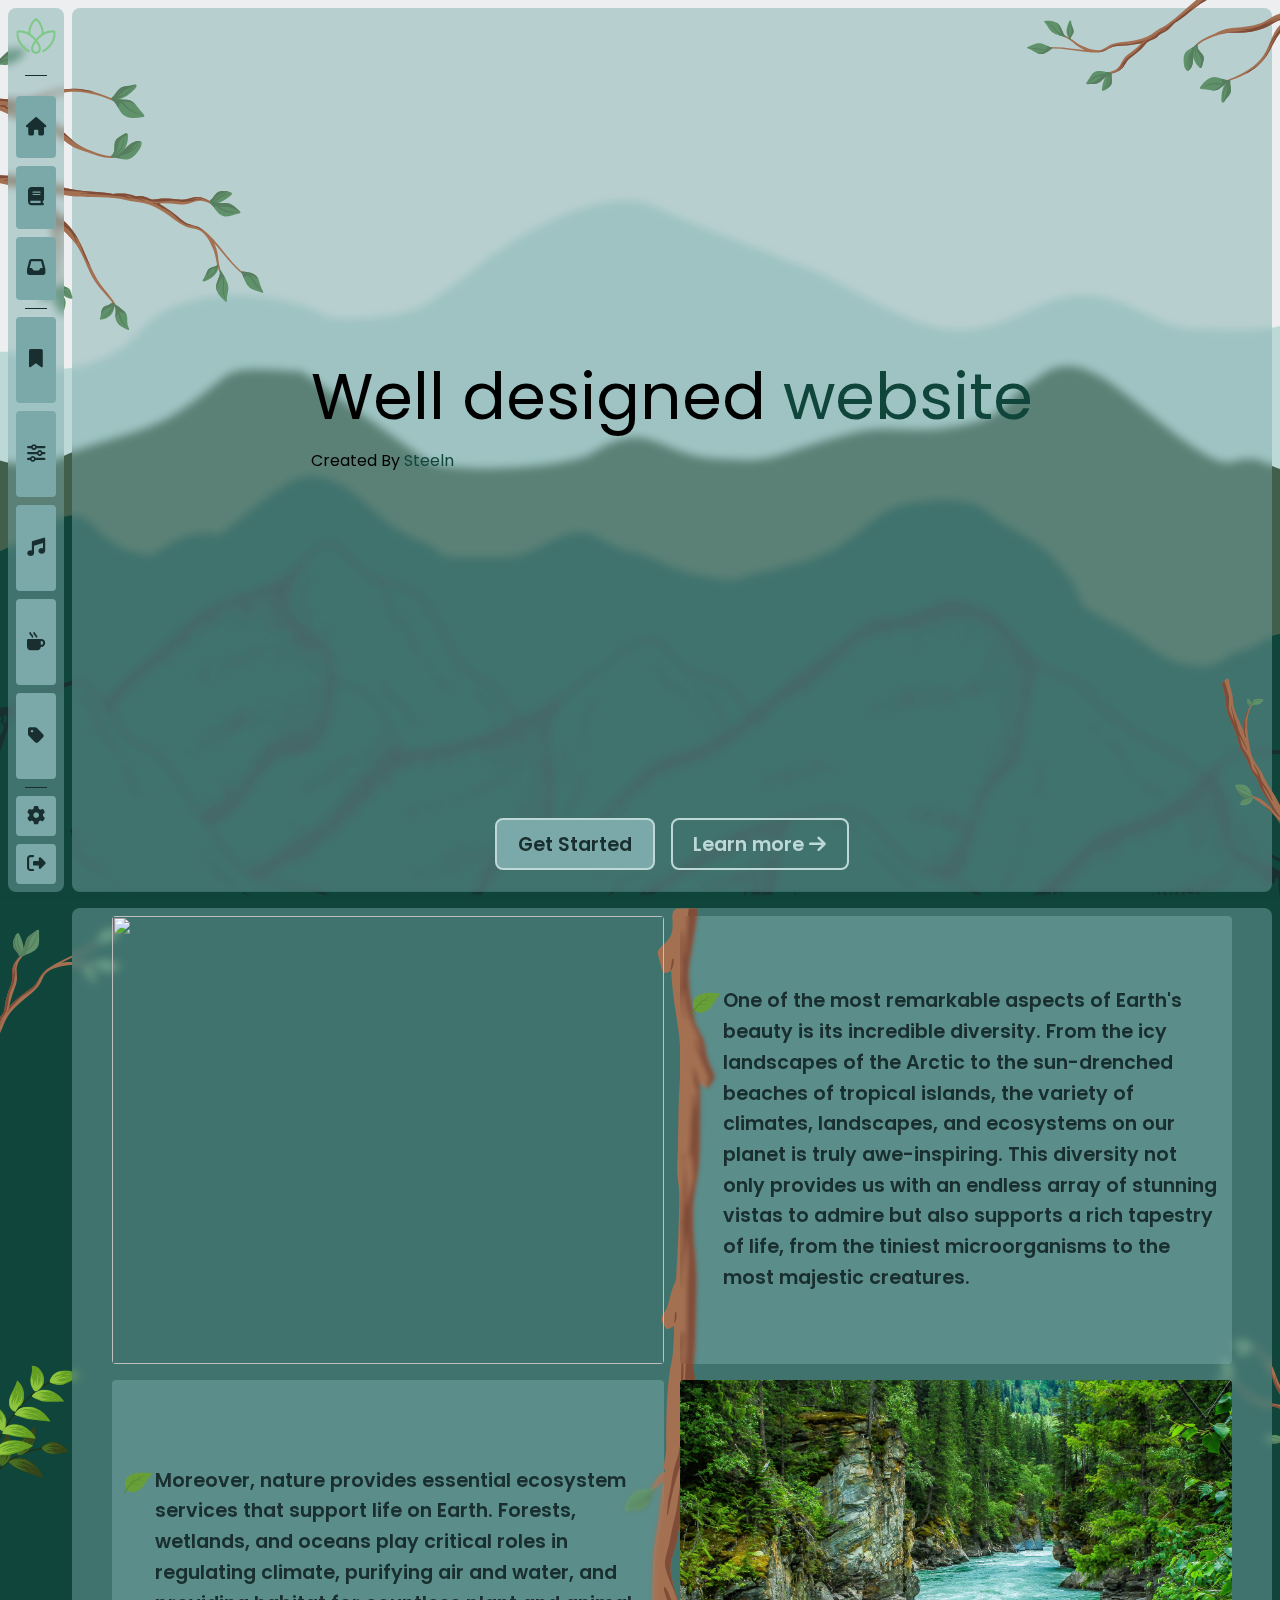
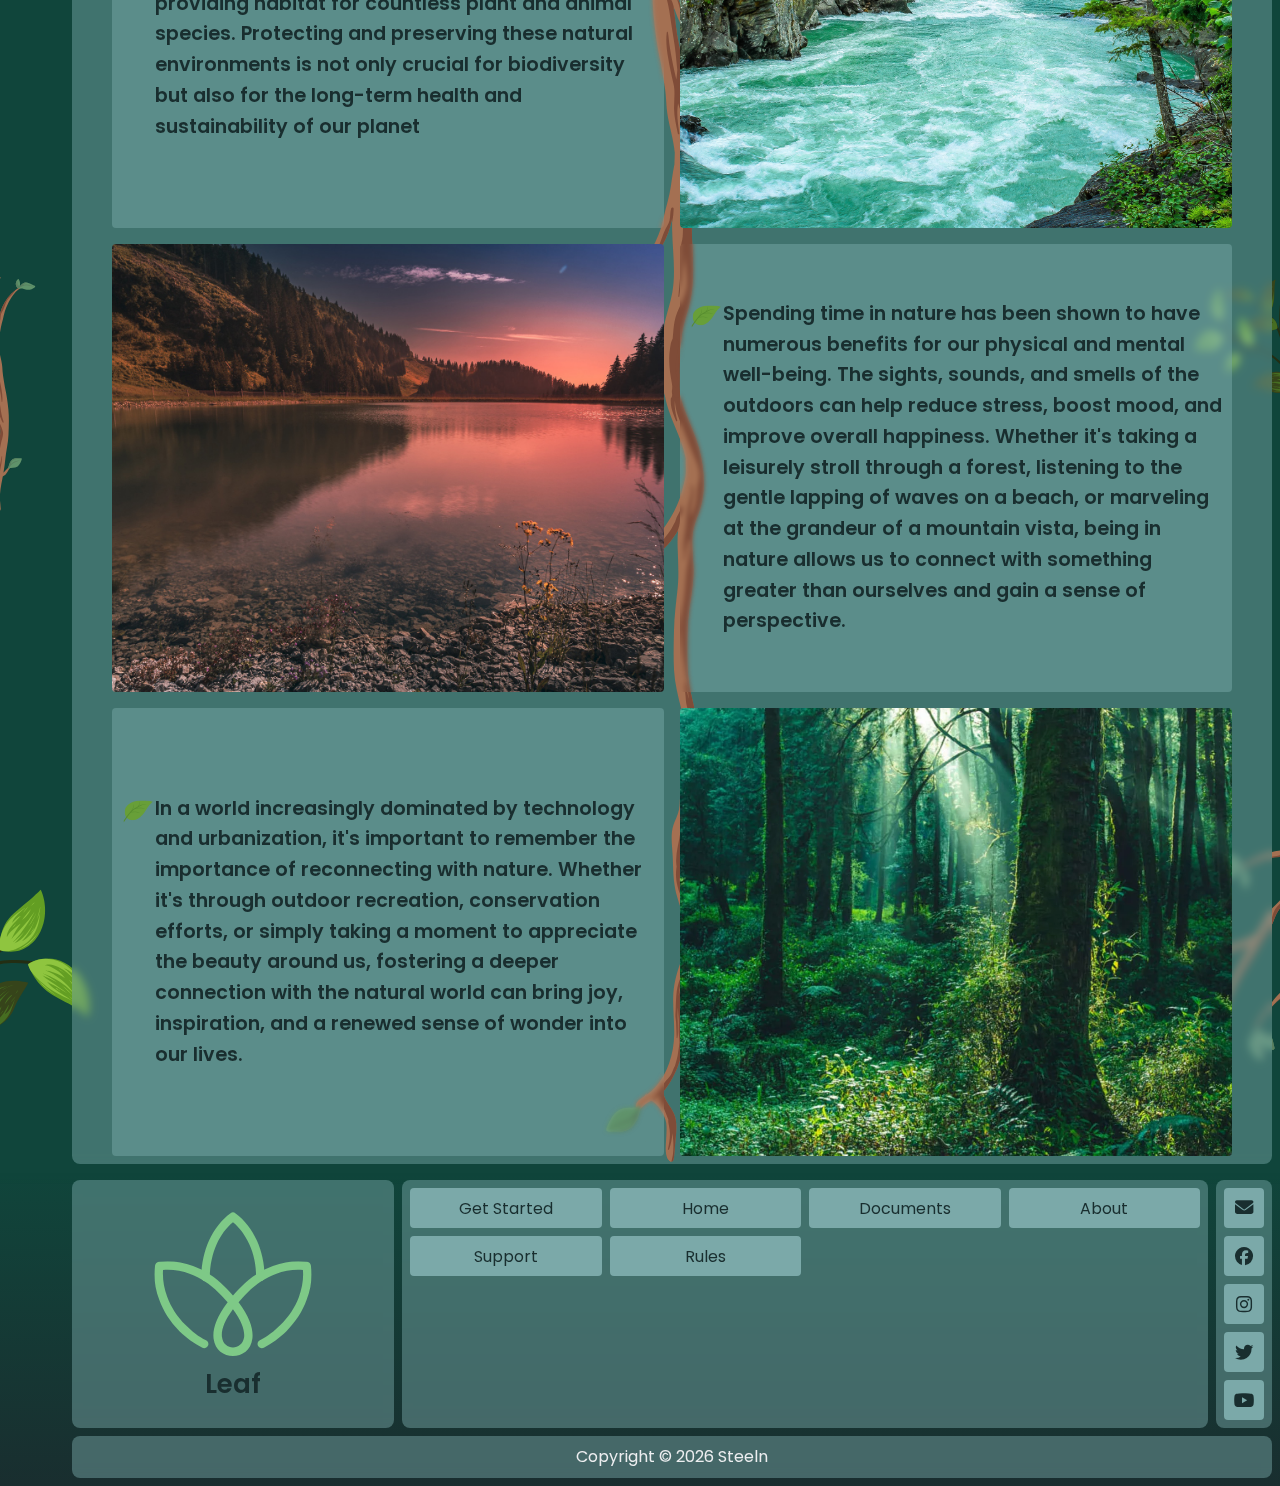
==== index.html @ 82d1db35 "MAJOR UPDATE" ====
<!DOCTYPE html>
<html lang="en">
<head>
    <meta charset="UTF-8">
    <meta name="viewport" content="width=device-width, initial-scale=1.0">
    <title>Leaf</title>
    <link rel="stylesheet" href="style.css">
    <link rel="stylesheet" href="https://cdnjs.cloudflare.com/ajax/libs/font-awesome/6.4.0/css/all.min.css">

    <meta name="name" content="Leaf">
    <meta name="description" content="Meet Steeln a websites full-stack developer, and here some work of mine.">
    <meta name="keywords" content="freewise , freelance , freelancers , job , work , developers">

    <meta property="og:image" content="main.svg">
    <meta property="og:image:width" content="1920">
    <meta property="og:image:hright" content="1080">
    <meta property="og:site_name" content="Leaf">

    <meta property="og:title" content="Steeln | Leaf">
    <meta property="og:url" content="https://ca-steeln.github.io/nature-website/">
    <meta property="og:description" content="well designed static website created by Steeln.">

</head>
<body>
    <header>
        <div class="nav-bar" id="main-nav-bar">
            <nav class="logo-card">
                <a href="" class="icon">
                    <img src="nature.svg" alt="logo">
                </a>
            </nav>
            <nav class="main-nav" id="main-nav">
                <a href="#" class="nav-icon"><i class="fa-solid fa-house"></i></a>
                <a href="#" class="nav-icon"><i class="fa-solid fa-book"></i></a>
                <a href="#" class="nav-icon"><i class="fa-solid fa-inbox"></i></a>

            </nav>
            <nav class="menu-nav" id="menu-nav">
                <a href="#" class="nav-icon"><i class="fa-solid fa-bookmark"></i></a>
                <a href="#" class="nav-icon"><i class="fa-solid fa-sliders"></i></a>
                <a href="#" class="nav-icon"><i class="fa-solid fa-music"></i></a>
                <a href="#" class="nav-icon"><i class="fa-solid fa-mug-hot"></i></a>
                <a href="#" class="nav-icon"><i class="fa-solid fa-tag"></i></a>

            </nav>
            <nav class="settings-nav" id="settings-nav">
                <a href="#" class="nav-icon"><i class="fa-solid fa-gear"></i> <span class="context">Settings</span> </a>
                <a href="#" class="nav-icon"><i class="fa-solid fa-right-from-bracket"></i> <span class="context">Sign the fuck out</span> </a>
            </nav>

            <div class="main-control">

                <button id="menu-trigger" class="nav-icon fa-solid fa-bars" ></button>
            </div>

        </div>
    </header>

    <div class="side-bg">

        <img class="side-bg-img lg" src="4.svg">
        <img class="side-bg-img r-s mid" src="2.svg">

        <img class="side-bg-img lg" src="6.svg">
        <img class="side-bg-img r-s sm" src="9.svg">

        <img class="side-bg-img sm" src="16.svg">
        <img class="side-bg-img r-s mid" src="8.svg">


        <img class="side-bg-img mid" src="10.svg">
        <img class="side-bg-img r-s sm" src="17.svg">

        <img class="side-bg-img mid" src="18.svg">
        <img class="side-bg-img r-s lg" src="1.svg">

        <div class="leaves" id="leaves">
            <div class="loader l1"><span ><img src="leaves2.svg"></span></span></div>
            <div class="loader l2"><span><img src="leaves2.svg"></span></span></div>
            <div class="loader l3"><span><img src="leaves2.svg"></span></span></div>
        </div>

    </div>

    <section class="main-section">
        <img class="bg-img" src="main-bg.svg">
        <div class="main-view">

            <article class="content-card main-content">

                <div class="main-context">
                    <p class="main"> Well designed <span>website</span> </p>
                    <p>Created By <span>Steeln</span></p>
                </div>

                <nav class="main-nav">
                    <a href="#" class="navigate primary-nav">Get Started</a>
                    <a href="#" class="navigate">Learn more <i class="fa-solid fa-arrow-right"></i> </a>
                </nav>

            </article>
        </div>

    </section>

    <section class="info-section">
        <div class="main-view">

            <article class="content-card">

                <div class="bg-branch">
                    <img class="img-branch" src="long.svg" >
                </div>


                <div class="info-card">
                    <img class="card-img" src="nature5.jpg">

                    <p class="card-context">
                        <span class="dot"><img src="leaves1.svg" alt=""></span>
                        One of the most remarkable aspects of Earth's beauty is its incredible diversity. From the icy landscapes of the Arctic to the sun-drenched beaches of tropical islands, the variety of climates, landscapes, and ecosystems on our planet is truly awe-inspiring. This diversity not only provides us with an endless array of stunning vistas to admire but also supports a rich tapestry of life, from the tiniest microorganisms to the most majestic creatures.
                    </p>

                </div>


                <div class="info-card info-card-swap">
                    <img class="card-img" src="nature3.jpg">

                    <p class="card-context">
                        <span class="dot"><img src="leaves1.svg" alt=""></span>
                        Moreover, nature provides essential ecosystem services that support life on Earth. Forests, wetlands, and oceans play critical roles in regulating climate, purifying air and water, and providing habitat for countless plant and animal species. Protecting and preserving these natural environments is not only crucial for biodiversity but also for the long-term health and sustainability of our planet
                    </p>

                </div>

                <div class="info-card">
                    <img class="card-img" src="nature1.jpg">


                    <p class="card-context">
                        <span class="dot"><img src="leaves1.svg" alt=""></span>
                        Spending time in nature has been shown to have numerous benefits for our physical and mental well-being. The sights, sounds, and smells of the outdoors can help reduce stress, boost mood, and improve overall happiness. Whether it's taking a leisurely stroll through a forest, listening to the gentle lapping of waves on a beach, or marveling at the grandeur of a mountain vista, being in nature allows us to connect with something greater than ourselves and gain a sense of perspective.
                    </p>

                </div>

                <div class="info-card info-card-swap">
                    <img class="card-img" src="nature4.jpg">

                    <p class="card-context"> <span class="dot"><img src="leaves1.svg" alt=""></span>
                        In a world increasingly dominated by technology and urbanization, it's important to remember the importance of reconnecting with nature. Whether it's through outdoor recreation, conservation efforts, or simply taking a moment to appreciate the beauty around us, fostering a deeper connection with the natural world can bring joy, inspiration, and a renewed sense of wonder into our lives.
                    </p>

                </div>

            </article>

        </div>
        <!-- <div class="sm-bg-imgs">

            <img src="/media/7.svg" class="lg">
            <img src="/media/1.svg" class="mid">
            <img src="/media/12.svg" class="sm">
        </div> -->

    </section>


    <footer>
        <div class="main-view">

            <article class="content-card logo-card">
                    <div class="icon">
                        <img src="nature.svg" alt="logo">
                        <span class="context">Leaf</span>

                    </div>

            </article>

            <article class="content-card">
                <nav class="main-nav general-nav">
                    <a href="#" class="nav-icon"><span class="context">Get Started</span></a>
                    <a href="#" class="nav-icon"><span class="context">Home</span></a>
                    <a href="#" class="nav-icon"><span class="context">Documents</span></a>
                    <a href="#" class="nav-icon"><span class="context">About</span></a>
                    <a href="#" class="nav-icon"><span class="context">Support</span></a>
                    <a href="#" class="nav-icon"><span class="context">Rules</span></a>

                </nav>
            </article>

            <article class="content-card">
                <nav class="main-nav social-media-nav">
                    <a href="mailto:steelnca@gmail.com" class="nav-icon" target="_blank"><i class="fa-solid fa-envelope"></i></a>
                    <a href="https://web.facebook.com/people/Steeln/61555355235031/" class="nav-icon" target="_blank"><i class="fa-brands fa-facebook"></i></a>
                    <a href="https://www.instagram.com/steelnca/?igsh=ZGUzMzM3NWJiOQ%3D%3D&fbclid=IwAR0f6Qg4PVmO-NqONnYK2inapNGYhGAKk0N_y1YetGYOfYEs4l6qwGLrsPY" class="nav-icon" target="_blank"><i class="fa-brands fa-instagram"></i></a>
                    <a href="https://twitter.com/SteelnCa" class="nav-icon" target="_blank"><i class="fa-brands fa-twitter"></i></a>
                    <a href="https://www.youtube.com/@Steelnca" class="nav-icon" target="_blank"><i class="fa-brands fa-youtube"></i></a>

                </nav>
            </article>

            <article class="content-card rights-card">

                <p class="context"> Copyright © <span id="rights-date"></span> Steeln </p>
            </article>


        </div>
    </footer>

    <script src="//ajax.googleapis.com/ajax/libs/jquery/1.10.2/jquery.min.js"></script>
    <script src="script.js"></script>
</body>
</html>
---- style.css ----
@import url('https://fonts.googleapis.com/css?family=Poppins:300,400,500,600,700,800&display=swap');

:root{
    --ff-primary: 'Poppins', Heebo, sans-serif;

    /* Colors */
    --light-c: #edeef0;
    --main-light-c: #bcd9d7;
    --main-cold-c: #7ba9a9;

    --main-c: #425f4b;
    --main-warm-c: #10453b;
    --main-dark-c: #192e2f;

    --second-c: #A47052;
    --second-warm-c: #7F4C38 ;

    --partials-radius: .5rem;
    --child-radius: .25rem; /* parent radius ?rem - .25rem */

    --avg-gap: .5rem;
}

* {
    font-family: var(--ff-primary);
    margin: 0;
    padding: 0;

    box-sizing: border-box;
    scroll-behavior: smooth;

}

*::after,
*::before{

    margin: 0;
    padding: 0;

}

body{
    width: 100%;
    min-height: 100svh;

    position: relative;


    /* background: linear-gradient(140deg, var(--main-dark-c), var(--dark-c)); */
    background-color: #f6f6f6;

}

img , video, picture{
    display: block;
    width: 100%;

    -webkit-user-select: none;
    -khtml-user-select: none;
    -moz-user-select: none;
    -o-user-select: none;
    -ms-user-select: none;
    user-select: none;

    -webkit-user-drag: none;
    -khtml-user-drag: none;
    -moz-user-drag: none;
    -o-user-drag: none;
    -ms-user-drag: none;
    -user-drag: none;


}

p{
    color: var(--sec-light-c);
    line-height: 1.6;
    font-size: clamp(1rem, calc(.5rem + .6vw), 1.5rem);
}

header {
    display: grid;
    place-items: center;
    position: fixed;

    padding: .5rem;

    z-index: 30;
    width: 100%;
    height: 4rem;

    transition: top 150ms ease-in;

}

section{
    display: grid;
    grid-template-rows: 1fr auto;
    min-height: 100svh;

    position: relative;

    background-color: var(--main-warm-c);
    box-shadow: 0 0 4px 6px var(--main-warm-c);
}

footer{
    display: grid;
    height: min-content;
}

/* text */

::-moz-selection { /* Code for Firefox */
    color: var(--main-warm-c);
    background: var(--main-light-c);
}

::selection {

    color: var(--main-warm-c);
    background: var(--main-light-c);
}

.context {

    font-size: clamp(.8rem, calc(.7rem + 1vw), 1rem);
    color: var(--main-dark-c);
}

/* class styling --------------------------*/

.nav-bar {

    display: grid;
    grid-auto-flow: column;
    grid-template-columns: 2.5rem 1fr 2.5rem;
    position: relative;

    gap: .5rem;
    padding: .5rem;

    width: 100%;
    height: 3.5rem;

    border-radius: var(--partials-radius);
}


.logo-card {
    display: grid;
    place-items: center;
}

.logo-card .icon {
    display: grid;
    place-items: center;

    width: 100%;
}



.none:hover {

    /*box-shadow: rgba(0, 0, 0, 0.4) 0px 2px 4px, rgba(0, 0, 0, 0.2) 0px 7px 13px -3px, rgba(0, 0, 0, 0.2) 0px -3px 0px inset;*/
    box-shadow: #7ba9a985 0px 3px 6px, #7ba9a940 0px 3px 6px;
}


.nav-bar,
.content-card {

    background-color: #7ba9a975;
    backdrop-filter: blur(4px);
}

.main-nav,
.menu-nav,
.settings-nav,
.main-control {

    display: grid;

    width: 100%;
    height: 100%;

    gap: .5rem;
    transition: all 150ms ease-in;
    transition-duration: 150ms;
}

header .main-nav{

    grid-template-columns: repeat(auto-fit, minmax(2rem, 1fr));
    position: relative;
}

.menu-nav,
.settings-nav{

    position: absolute;
    left: 0;

    border-radius: var(--partials-radius);

    height: max-content;
    width: 100%;

    background-color: #7ba9a975;
    padding: .5rem;

    visibility: hidden;
    z-index: -10;
    opacity: 0;

}

.menu-nav{

    grid-template-columns: repeat(2, minmax(4rem, 1fr));

    top: calc(100% + .5rem);
}

.settings-nav{

    top: calc(200% + .5rem);

    transform: translateY(100%);
    -webkit-transform: translateY(100%);
}

.settings-nav .nav-icon{

    display: grid;
    grid-auto-flow: column;
    place-items: center;
    gap: var(--avg-gap);
}


.nav-icon {
    display: grid;
    place-content: center;

    width: 100%;
    height: 100%;
    min-width: 2.5rem;
    min-height: 2.5rem;

    border-radius: var(--child-radius) ;
    background-color: var(--main-cold-c);
    text-decoration: none;
    color: var(--main-dark-c);
    font-size: 1.15rem;

    border-style: none;

}

.nav-icon:hover {
    transition: all 200ms;
    background-color: var(--main-light-c);
}

.main-control .nav-icon{

    background-color: var(--light-c);
    cursor: pointer;

    color: var(--main-dark-c);

}


.menu-nav .nav-icon,
.settings-nav .nav-icon{

    min-height: 2.5rem;
}


/* section style */

.main-section {

    background-color: transparent;
    box-shadow: 0 0 4px 6px var(--main-warm-c);
}

.main-section .main-view {
    display: grid;
    grid-template-columns: 1fr auto;

    height: 100%;
    padding: 4.5rem .5rem .5rem .5rem;
}


.main-view {
    display: grid;
    grid-auto-rows: auto;
    height: 100%;
    padding: .5rem;
}

.content-card{

    display: grid;

    border-radius: var(--partials-radius);
    height: 100%;
    padding: .5rem;
    position: relative;
}

.main-content {

    grid-template-rows: 1fr auto;

}

.main-context {

    display: grid;
    place-content: center;
}
.main-context .main {
    font-size: clamp(1.2rem, calc(1.2rem + 4vw), 4rem);
}
.main-context span {

    color: var(--main-warm-c);
}


.main-content .main-nav{

    display: flex;
    justify-content: center;
    align-items: center;
    height: 5rem;

    gap: 1rem;

}
.main-content .navigate{

    width: fit-content;
    padding: .6rem calc(.5rem + 1vw);

    border-radius: var(--partials-radius);
    color: var(--main-dark-c);
    font-weight: 600;
    font-size: clamp(.8rem, calc(.6rem + 1vw), 1.2rem);

    cursor: pointer;
    text-decoration: none;

    color: var(--main-light-c);
    border: var(--main-light-c) 2px solid;

    height: fit-content;
    transition: all 150ms ease-out;

}

.main-content .primary-nav{
    color: var(--main-dark-c);
    background-color: var(--main-cold-c);

}

.main-content .navigate:hover {

    box-shadow: var(--main-light-c) 0px 2px 2px, var(--main-light-c) 0px 2px 6px -3px, var(--main-light-c) 0px -3px 0px inset;

}

.info-section .main-view .content-card{

    place-content: center;
    gap: 1rem;
    z-index: 5;
    position: relative;
}

.bg-branch{
    display: grid;
    justify-items: center;
    position: absolute;
    top: 0;

    width: 100%;
    height: 100%;


}

.img-branch{
    position: absolute;
    object-fit: cover;
    height: 100%;
}


.info-card{
    display: grid;
    place-items: center;
    gap: .25rem;

    border-radius: var(--partials-radius);
    width: 100%;

    z-index: 5;
}


.info-card .card-img {
    border-radius: var(--child-radius);
    object-fit: cover;

    height: 100%;
}

.info-card .space-img {
    display: none;
    visibility: hidden;
}


.info-card .card-context {

    display: grid;
    place-content: center;
    grid-auto-flow: column;

    padding: .5rem;

    width: 100%;
    height: 100%;
    font-weight: 600;
    color: var(--main-dark-c);
    font-size: clamp(.6rem, calc(.2rem + 2vw), 1.2rem);
    border-radius: var(--child-radius);

    background-color: transparent;
    backdrop-filter: blur(2px);


}

.info-card .card-context .dot {

    width: calc(.6rem + 2vw);
    aspect-ratio: 1 / 1;
}


/* .card {
    width: 250px;
    height: 200px;
    border-radius: 15px;
    background: rgba(105, 13, 197, 0.103);
    display: flex;
    flex-direction: column;
    position: relative;
    overflow: hidden;
  }

.card::before {
    content: "";
    height: 100px;
    width: 100px;
    position: absolute;
    top: -40%;
    left: -20%;
    border-radius: 50%;
    border: 35px solid rgba(255, 255, 255, 0.102);
    transition: all .8s ease;
    filter: blur(.5rem);
}

.text {
    flex-grow: 1;
    padding: 15px;
    display: flex;
    flex-direction: column;
    color: aliceblue;
    font-weight: 900;
    font-size: 1.2em;
}

.subtitle {
    font-size: .6em;
    font-weight: 300;
    color: rgba(240, 248, 255, 0.691);
}

.icons {
    display: flex;
    justify-items: center;
    align-items: center;
    width: 250px;
    border-radius: 0px 0px 15px 15px;
    overflow: hidden;
}

.btn {
    border: none;
    width: 84px;
    height: 35px;
    background-color: rgba(247, 234, 234, 0.589);
    display: flex;
    align-items: center;
    justify-content: center;
}

.svg-icon {
    width: 25px;
    height: 25px;
    stroke: rgb(38, 59, 126);
}

.btn:hover {
    background-color: rgb(247, 234, 234);
}

.card:hover::before {
    width: 140px;
    height: 140px;
    top: -30%;
    left: 50%;
    filter: blur(0rem);
} */







/* footer style */

footer .main-view{

    grid-template-rows: auto 1fr auto;
    gap: var(--avg-gap);
    background: linear-gradient(180deg, var(--main-warm-c), var(--main-dark-c));
    box-shadow: 0 0 8px 6px var(--main-warm-c);
    width: 100%;
}

footer .content-card{

    z-index: 20;
}

.general-nav {

    grid-template-columns: repeat(2, 1fr);
}

footer .logo-card .icon {
    display: grid;
    place-items: center;

    width: calc(6rem + 5vw);
}

.logo-card .icon .context{
    display: grid;
    place-items: center;
    font-size: calc(1rem + .8vw);
    width: 100%;
    font-weight: 600;
}


.social-media-nav {
    display: grid;
    place-content: center;
    gap: var(--avg-gap);

    height: 100%;
}

footer .social-media-nav {
    grid-template-columns: repeat(auto-fit, minmax(2.5rem, 1fr));
}

.rights-card{
    display: grid;
    place-content: center;
}

.rights-card .context{

    color: var(--light-c);
}


/* back-grounds */

.bg-img{

    position: absolute;
    width: 100%;
    height: 100%;
    z-index: -5;
    object-fit: cover;
}


.side-bg {

    display: grid;
    grid-template-columns: repeat(2, auto);


    position: absolute;
    width: 100%;
    height: 100%;
    overflow: clip;
}

.side-bg-img {

    z-index: 5;
}


.r-s{
    justify-self: end;
}


.lg {
    width: clamp(18rem, calc(8rem + 32vw), 24rem);
}

.mid {
    width: clamp(12rem, calc(6rem + 24vw), 16rem);

}

.sm {
    width: clamp(6rem, calc(4rem + 20vw), 10rem);
}

/* toggle classes */

.visible-card {

    opacity: 1;
    visibility: visible;
    z-index: 10;
}


/* leaf animations */

.leaves{
    display: grid;
    grid-auto-columns: min-content;
    grid-auto-flow: column;

    position:absolute;
    width:100%;
	height:100%;

}

.loader {
    display: grid;
}

.loader span {
    display: block;
    width: 80px;
    height: 80px;
	margin: -280px 40px 54px  -34px;
    -webkit-animation: loader-r 18s infinite  linear;
    -moz-animation: loader-r 18s infinite  linear;

    z-index: 10;
}

.l1 {
    position: absolute;
    top: 5%;
    left: -2rem;
}

.l2 {
    position: absolute;
    top: 20%;
    left: -3rem;
}

.l3 {
    position: absolute;
    left: 100%;

}


.l1 span {

    -webkit-animation-delay: 14s;
    -moz-animation-delay: 14s;
}
.l2 span {

    -webkit-animation-delay: 10s;
    -moz-animation-delay: 10s;
}
.l3 span {

    -webkit-animation: loader-l 18s infinite  linear;
    -moz-animation: loader-l 18s infinite  linear;

    -webkit-animation-delay: 2s;
    -moz-animation-delay: 2s;
}

.loader img {

    width: clamp(3rem, calc(2rem + 5vw), 6rem);
}

@-webkit-keyframes loader-r {
  0% {
    width: 80px;
    height: 80px;
    opacity: 1;

	-webkit-transform: translate(0, 0px) rotateZ(0deg);
  }
  75% {
    width: 80px;
    height: 80px;
    opacity: 1;

	-webkit-transform: translate(250px, 2000px) rotateZ(180deg);
  }
  100% {
    width: 80px;
    height: 80px;
    opacity: 0;

	-webkit-transform: translate(350px, 2500px) rotateZ(220deg);
  }
}
@-moz-keyframes loader-r {
    0% {
        width: 80px;
        height: 80px;
        opacity: 1;

        -webkit-transform: translate(0, 0px) rotateZ(0deg);
    }
    75% {
        width: 80px;
        height: 80px;
        opacity: 1;

        -webkit-transform: translate(250px, 2000px) rotateZ(180deg);
    }
    100% {
        width: 80px;
        height: 80px;
        opacity: 0;

        -webkit-transform: translate(350px, 2500px) rotateZ(220deg);
    }
}

@-webkit-keyframes loader-l {
    0% {
        width: 80px;
        height: 80px;
        opacity: 1;

        -webkit-transform: translate(0, 0px) rotateZ(0deg);
    }
    75% {
        width: 80px;
        height: 80px;
        opacity: 1;

        -webkit-transform: translate(-250px, 2000px) rotateZ(180deg);
    }
    100% {
        width: 80px;
        height: 80px;
        opacity: 0;

        -webkit-transform: translate(-350px, 2500px) rotateZ(220deg);
    }
}
@-moz-keyframes loader-l {
    0% {
        width: 80px;
        height: 80px;
        opacity: 1;

        -webkit-transform: translate(0, 0px) rotateZ(0deg);
    }
    75% {
        width: 80px;
        height: 80px;
        opacity: 1;

        -webkit-transform: translate(-250px, 2000px) rotateZ(180deg);
    }
    100% {
        width: 80px;
        height: 80px;
        opacity: 0;

        -webkit-transform: translate(-350px, 2500px) rotateZ(220deg);
    }
}











/* media --------------------------------------*/

@media screen and (min-width: 100rem) {

}

@media screen and (min-width: 900px) {

    /* sections */

    .info-card{

        width: calc(100% - 5vw);
    }

}

@media screen and (min-width: 768px) {

    /* header */

    header {

        width: 4rem;
        height: 100%;

    }

    .nav-bar,
    .main-nav,
    .menu-nav{
        grid-template-columns: none;
        grid-auto-flow: row;


    }

    .nav-bar {

        width: 3.5rem;
        height: 100%;
        grid-template-rows: auto .5fr 1fr auto;

    }

    .nav-bar nav:not(:first-child):not(:last-child)::before {
        display: grid;
        place-self: center;

        content: '';
        border-bottom: var(--main-dark-c) 1px solid;

        width: 55%;

    }

    .main-nav{

        width: 100%;

    }

    .main-control{
        display: none;
        visibility: hidden;
        z-index: -10;
    }

    .menu-nav,
    .settings-nav {

        position: static;
        top: auto;
        left: auto;

        visibility: visible;
        opacity: 1;
        z-index: 10;

        padding: 0;

        background-color: unset;

    }

    .menu-nav {

        grid-template-rows: 1px repeat(auto-fit, minmax(3rem , 1fr));
        height: 100%;
    }

    .settings-nav{

        grid-template-rows: 1px repeat(2, minmax(2.5rem, 1fr));

        transform: none;
        -webkit-transform: none;
    }

    .settings-nav .context{

        display: none;
    }


    /* sections style */

    .main-section .main-view {
        display: grid;
        padding: .5rem .5rem .5rem 4.5rem;
    }

    .main-view{

        padding: .5rem .5rem .5rem 4.5rem;
    }

    .info-section .content-card{

        justify-items: center;
        grid-auto-rows: 1fr;

        height: max-content;

    }

    .info-card{

        grid-auto-columns: 1fr;
        grid-auto-flow: column;
        gap: 1rem;

        height: max-content;
    }

    .info-card .card-img {

        height: 28rem;
    }
    .info-card-swap .card-img{
        grid-column: 2 / 3;

    }

    .info-card .space-img {

        visibility: visible;
        width: 40%;
        aspect-ratio: 1 / 1;
    }



    /* footer style */

    footer .main-view{
        grid-template-columns: .4fr 1fr auto;

        padding: .5rem .5rem 0 4.5rem;
    }


    .general-nav {

        grid-template-columns: repeat(4, 1fr);
        height: 2.5rem;
    }

    .social-media-nav {

        height: min-content;
    }

    .rights-card {

        grid-column: 1 / -1;
    }

}



@media screen and (max-width: 600px) {



    /* header */
    .nav-up {
        top: -4rem;
    }

    .nav-down {
        top: 0;
    }


    /* footer */
    footer .main-view::after{
        display: grid;
        place-self: center;

        content: '';
        border-bottom: var(--main-cold-c) 1px solid;

        width: 55%;

    }
}

@media screen and (max-width: 360px) {

    /* footer */
    .logo-card {
        aspect-ratio: 1 / 1;
    }
}


@media screen and (max-width: 250px) {


    header .main-nav{

        position: absolute;
        top: calc(100% + .5rem);
        left: 0;

        border-radius: var(--partials-radius);

        height: max-content;
        width: 100%;

        background-color: #7ba9a975;
        padding: .5rem;


        visibility: hidden;
        opacity: 0;
        z-index: -10;

    }

    .main-control {
        grid-column: -1;
    }

    .menu-nav {
        top: calc(200% + 1rem);
    }

    .settings-nav{

        top: calc(300% + 1rem);
    }


    header .visible-card {

        opacity: 1;
        visibility: visible;
        z-index: 10;
    }
}

@media screen and (max-width: 0px) {

}
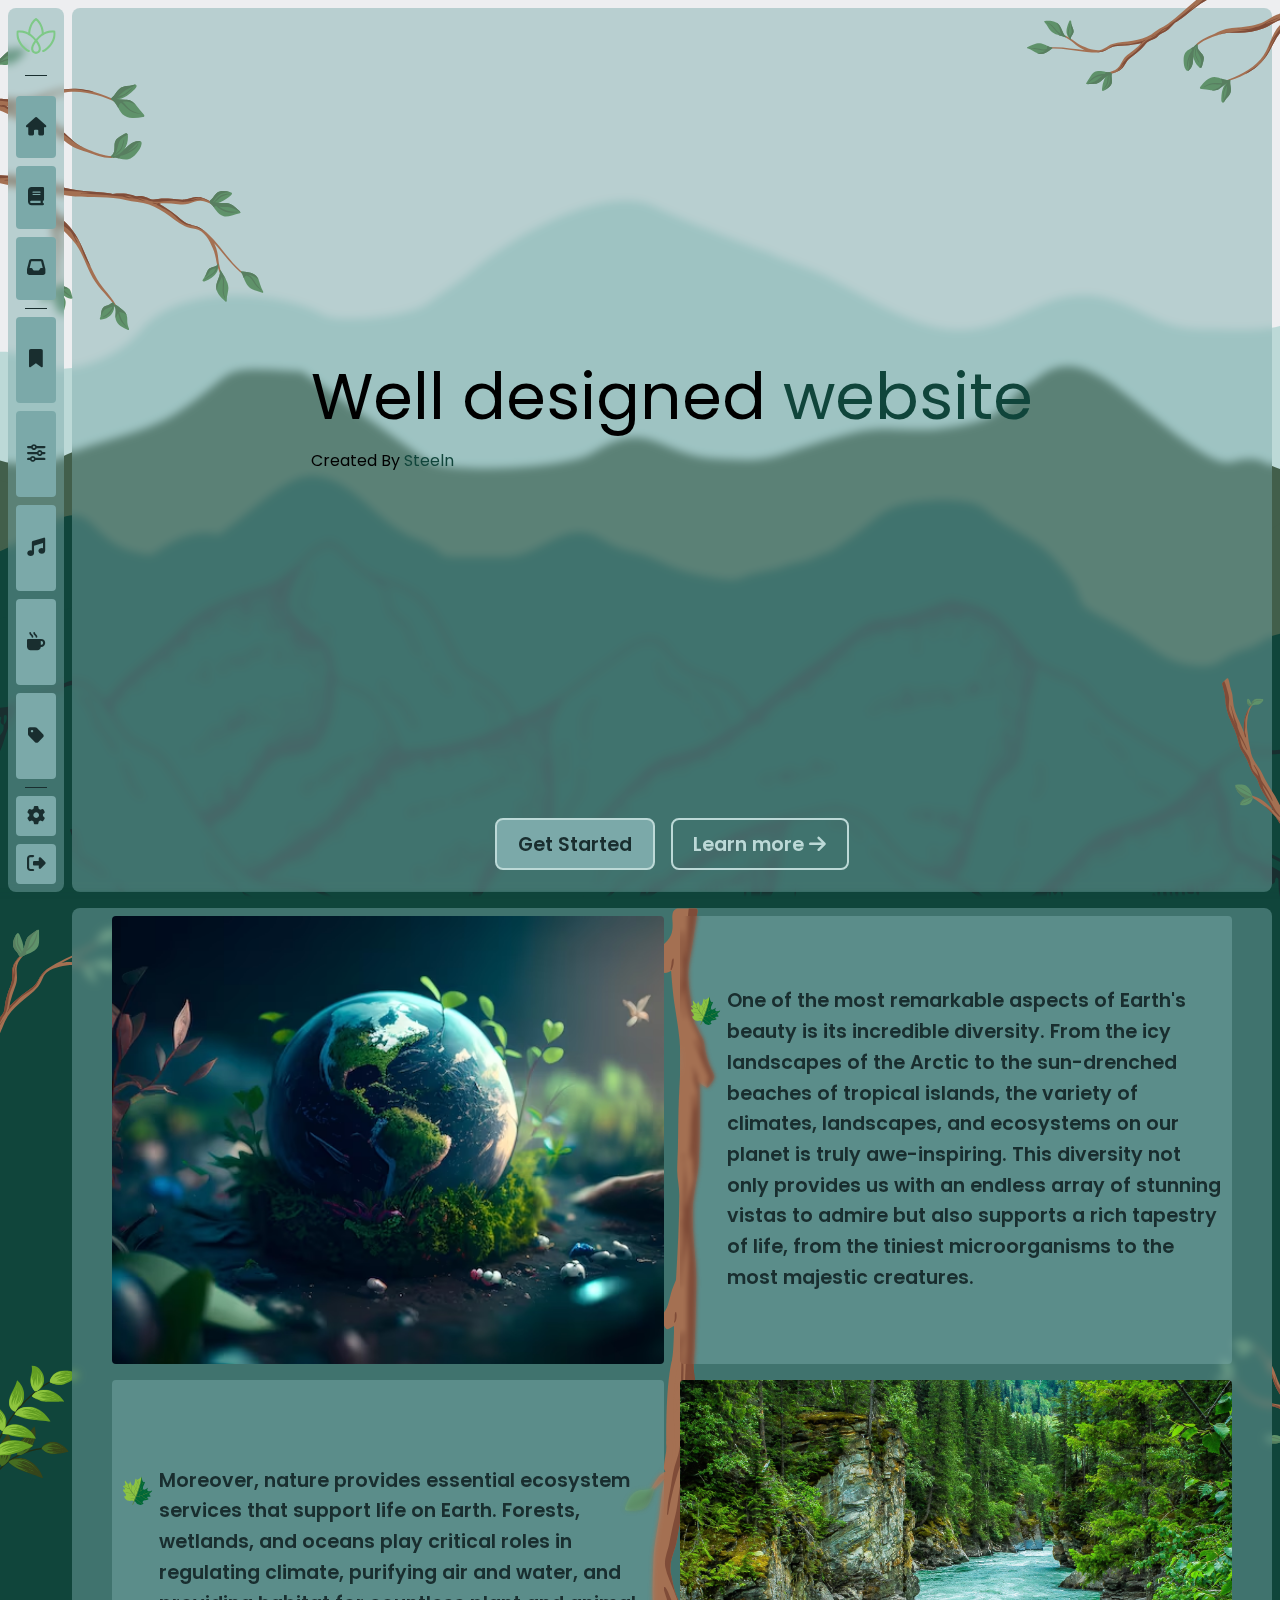
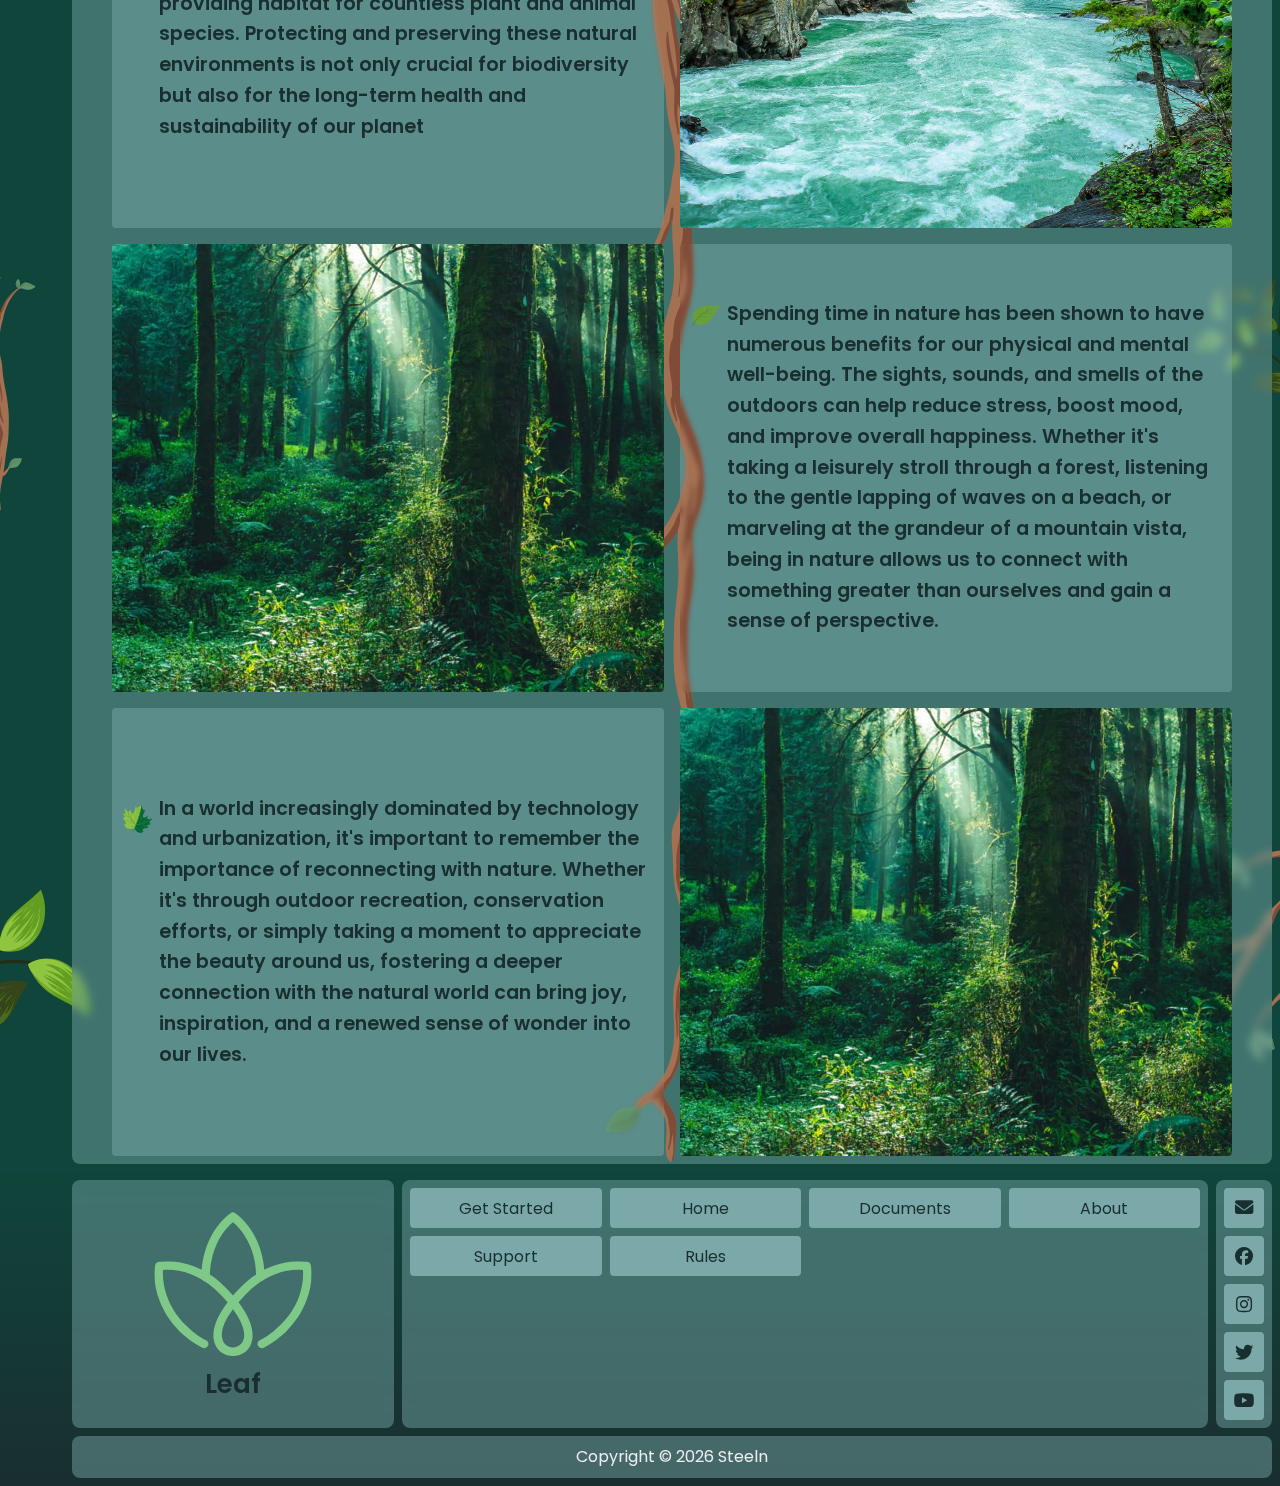
==== commit 5f580337: "Template UPDATE" ====
--- a/index.html
+++ b/index.html
@@ -118,7 +118,7 @@
                     <img class="card-img" src="nature5.jpg">
 
                     <p class="card-context">
-                        <span class="dot"><img src="leaves1.svg" alt=""></span>
+                        <span class="dot"><img src="leaves4.svg" alt=""></span>
                         One of the most remarkable aspects of Earth's beauty is its incredible diversity. From the icy landscapes of the Arctic to the sun-drenched beaches of tropical islands, the variety of climates, landscapes, and ecosystems on our planet is truly awe-inspiring. This diversity not only provides us with an endless array of stunning vistas to admire but also supports a rich tapestry of life, from the tiniest microorganisms to the most majestic creatures.
                     </p>
 
@@ -129,14 +129,14 @@
                     <img class="card-img" src="nature3.jpg">
 
                     <p class="card-context">
-                        <span class="dot"><img src="leaves1.svg" alt=""></span>
+                        <span class="dot"><img src="leaves4.svg" alt=""></span>
                         Moreover, nature provides essential ecosystem services that support life on Earth. Forests, wetlands, and oceans play critical roles in regulating climate, purifying air and water, and providing habitat for countless plant and animal species. Protecting and preserving these natural environments is not only crucial for biodiversity but also for the long-term health and sustainability of our planet
                     </p>
 
                 </div>
 
                 <div class="info-card">
-                    <img class="card-img" src="nature1.jpg">
+                    <img class="card-img" src="nature4.jpg">
 
 
                     <p class="card-context">
@@ -149,7 +149,7 @@
                 <div class="info-card info-card-swap">
                     <img class="card-img" src="nature4.jpg">
 
-                    <p class="card-context"> <span class="dot"><img src="leaves1.svg" alt=""></span>
+                    <p class="card-context"> <span class="dot"><img src="leaves4.svg" alt=""></span>
                         In a world increasingly dominated by technology and urbanization, it's important to remember the importance of reconnecting with nature. Whether it's through outdoor recreation, conservation efforts, or simply taking a moment to appreciate the beauty around us, fostering a deeper connection with the natural world can bring joy, inspiration, and a renewed sense of wonder into our lives.
                     </p>
 
--- a/style.css
+++ b/style.css
@@ -437,6 +437,7 @@
     grid-auto-flow: column;
 
     padding: .5rem;
+    gap: .25rem;
 
     width: 100%;
     height: 100%;
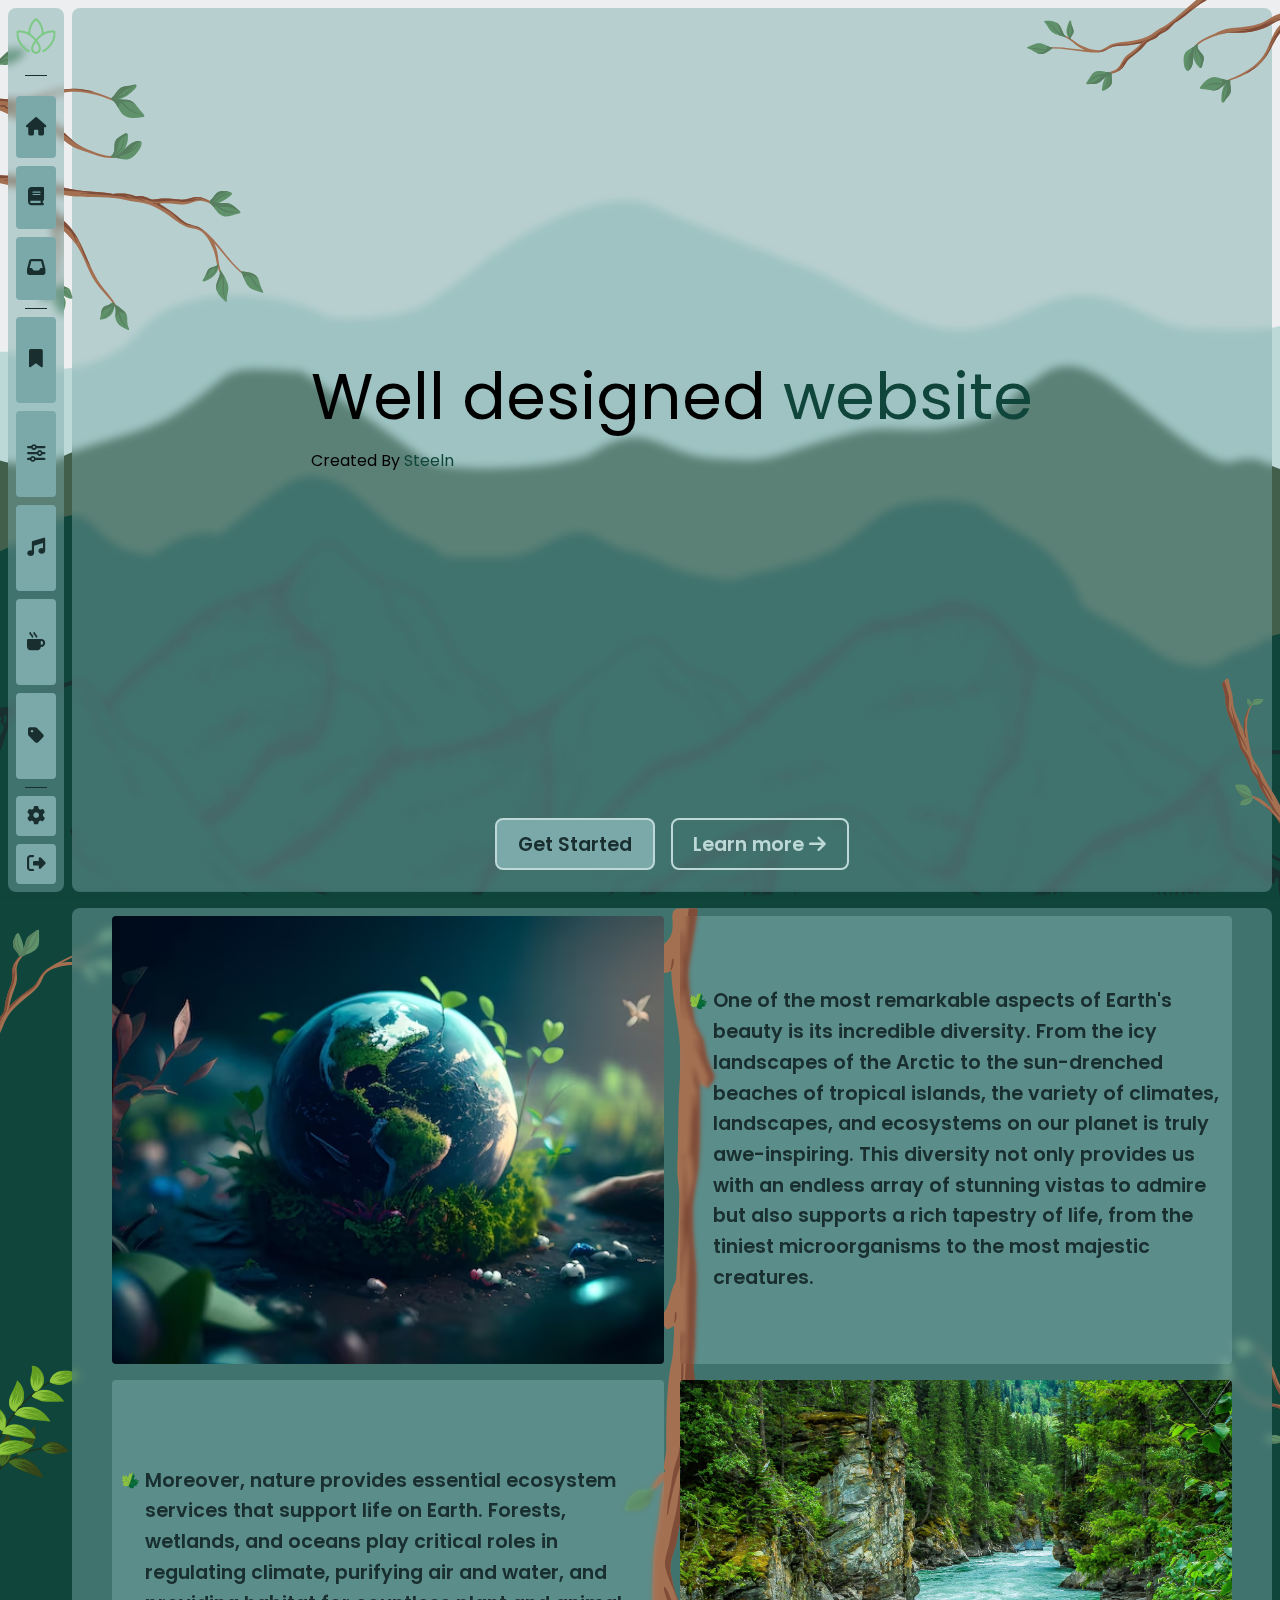
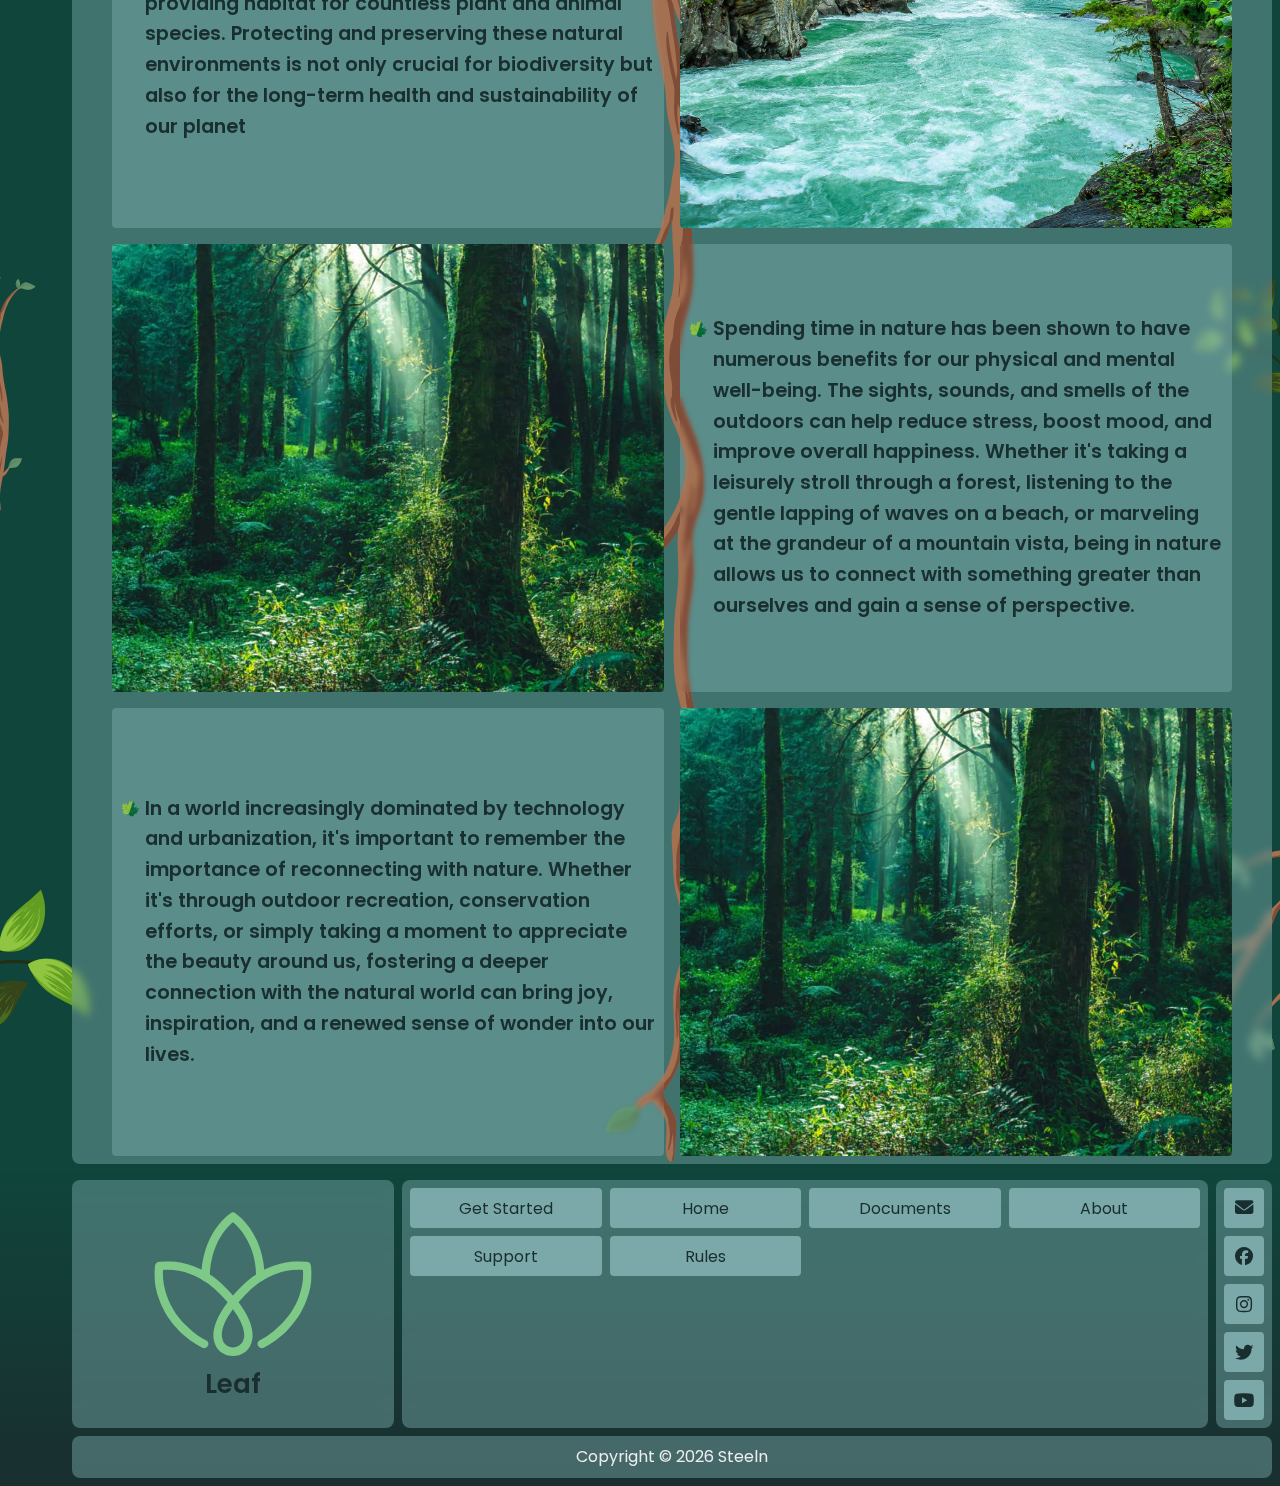
==== commit 215a2696: "Template UPDATE" ====
--- a/index.html
+++ b/index.html
@@ -140,7 +140,7 @@
 
 
                     <p class="card-context">
-                        <span class="dot"><img src="leaves1.svg" alt=""></span>
+                        <span class="dot"><img src="leaves4.svg" alt=""></span>
                         Spending time in nature has been shown to have numerous benefits for our physical and mental well-being. The sights, sounds, and smells of the outdoors can help reduce stress, boost mood, and improve overall happiness. Whether it's taking a leisurely stroll through a forest, listening to the gentle lapping of waves on a beach, or marveling at the grandeur of a mountain vista, being in nature allows us to connect with something greater than ourselves and gain a sense of perspective.
                     </p>
 
--- a/style.css
+++ b/style.css
@@ -454,7 +454,7 @@
 
 .info-card .card-context .dot {
 
-    width: calc(.6rem + 2vw);
+    width: calc(.5rem + 1vw);
     aspect-ratio: 1 / 1;
 }
 
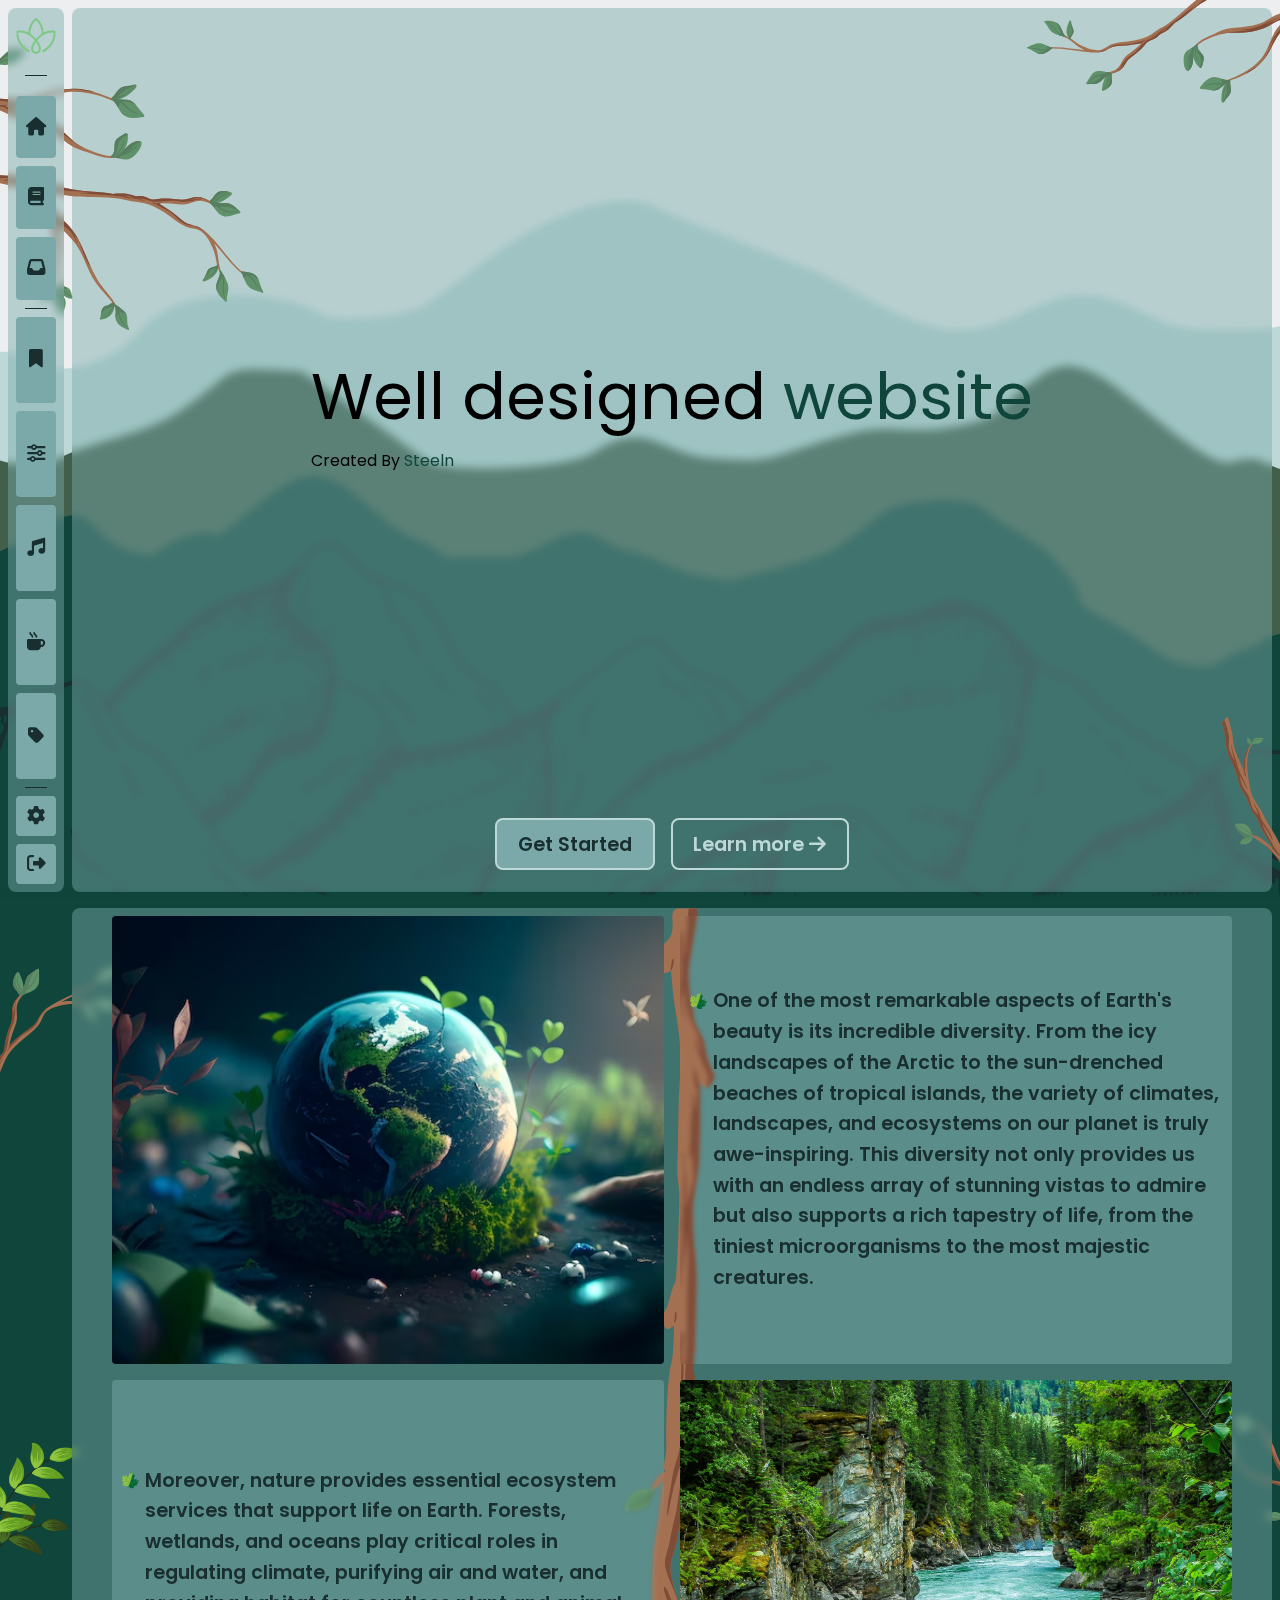
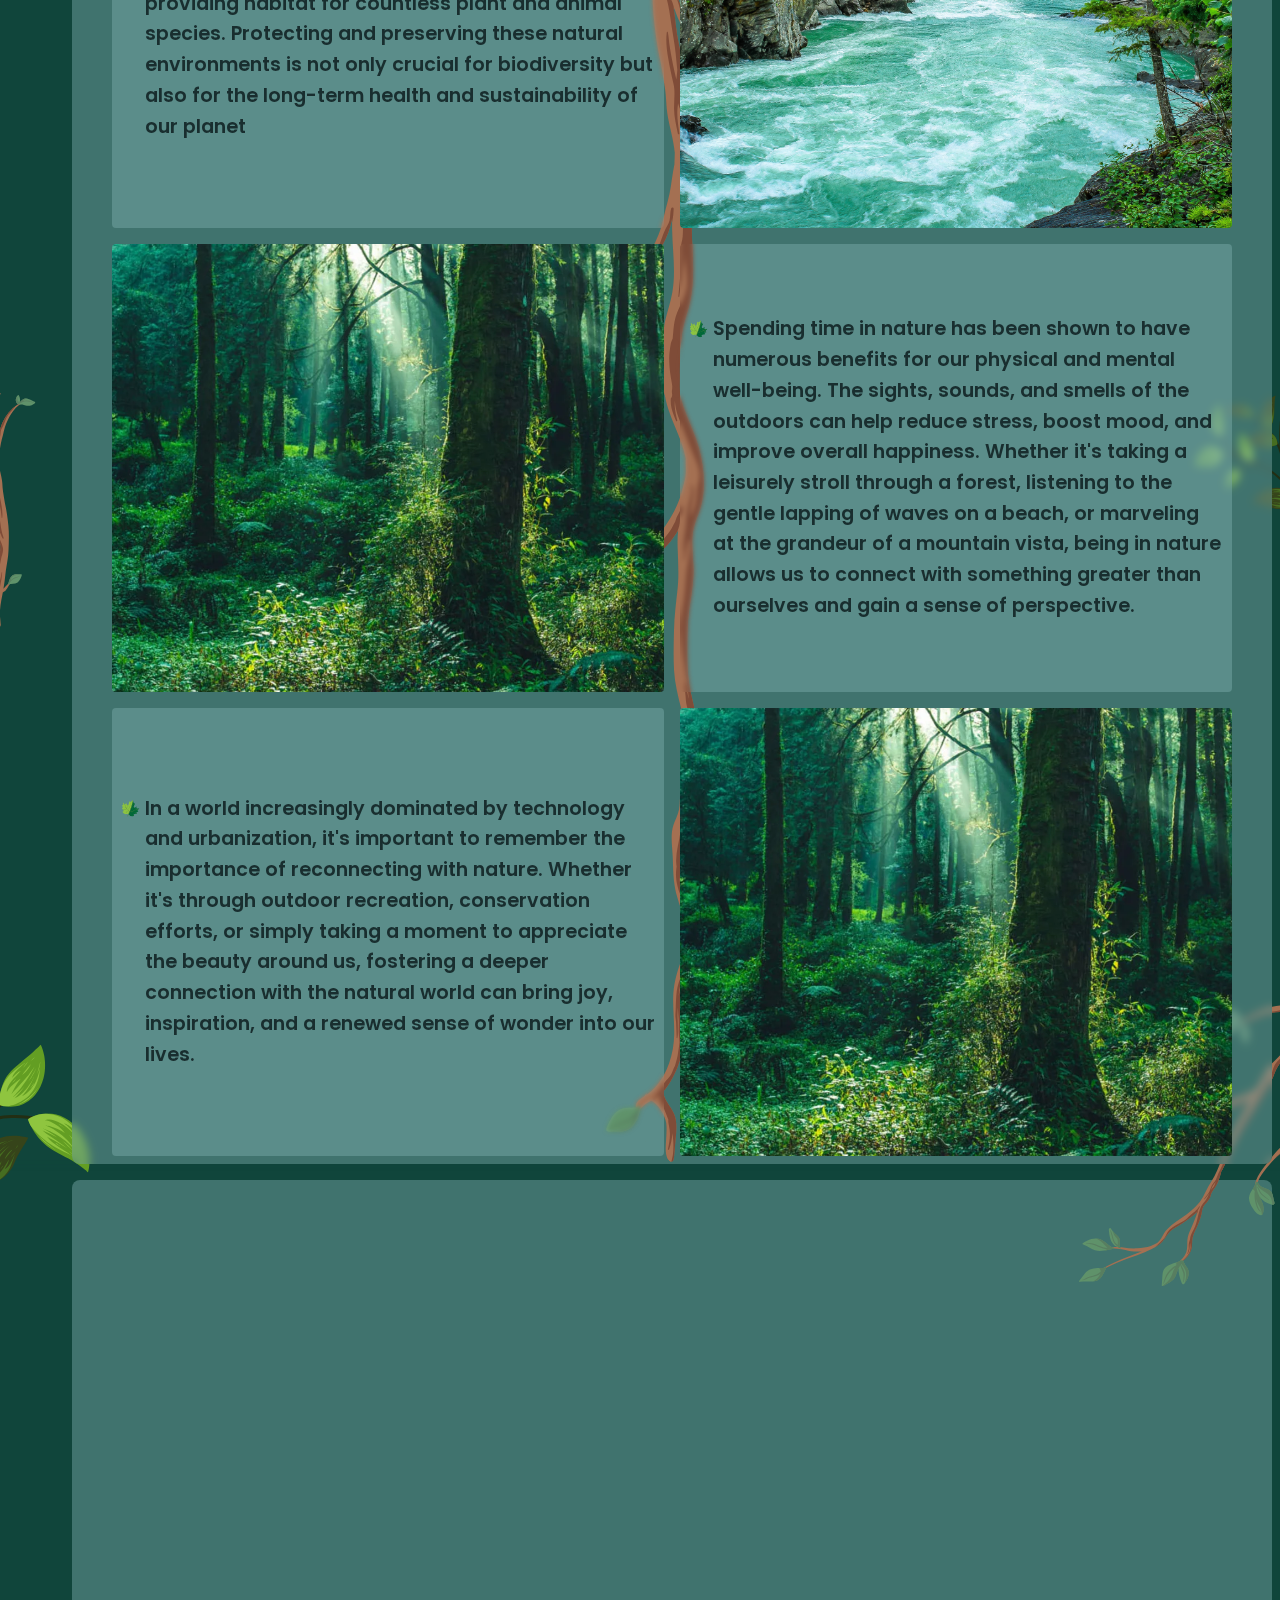
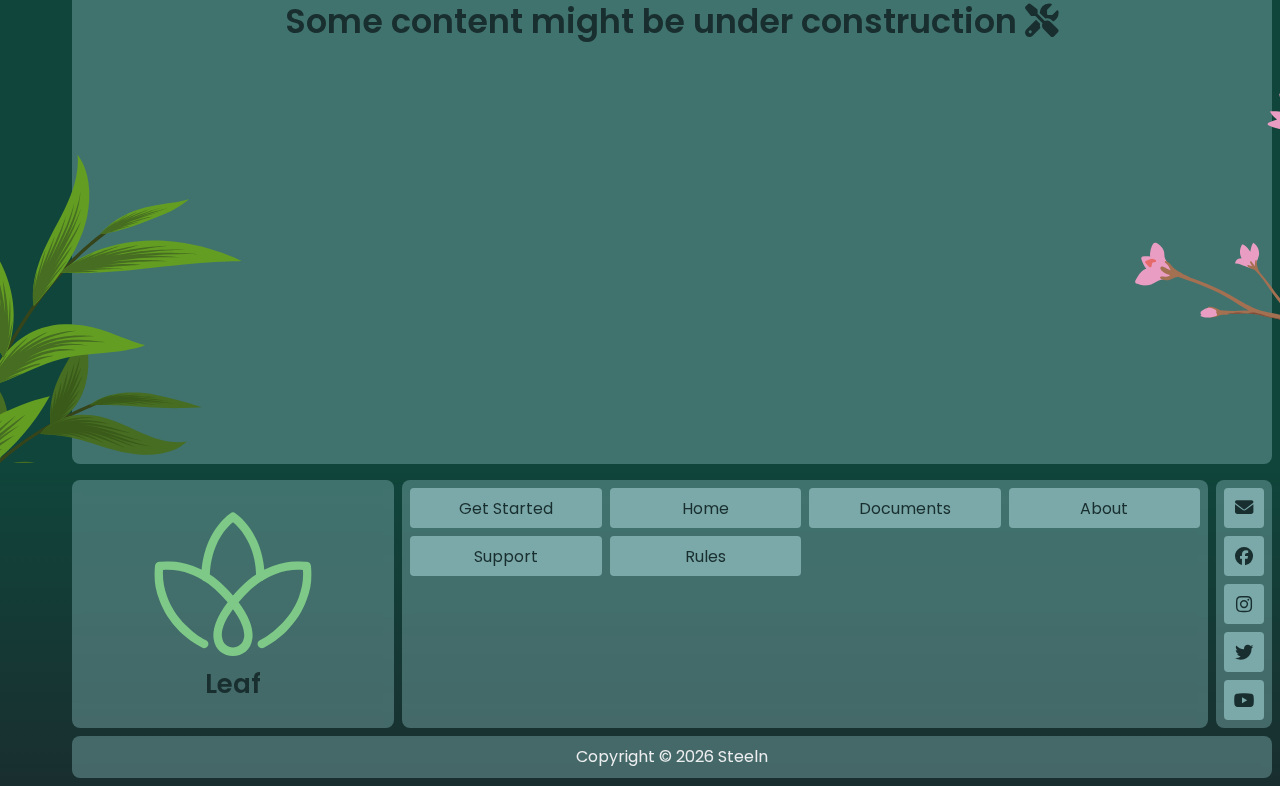
==== commit 6c756dcc: "Template UPDATE" ====
--- a/index.html
+++ b/index.html
@@ -72,8 +72,13 @@
         <img class="side-bg-img mid" src="10.svg">
         <img class="side-bg-img r-s sm" src="17.svg">
 
+
         <img class="side-bg-img mid" src="18.svg">
         <img class="side-bg-img r-s lg" src="1.svg">
+
+        <img class="side-bg-img lg" src="19.svg">
+        <img class="side-bg-img lg r-s" src="12.svg">
+
 
         <div class="leaves" id="leaves">
             <div class="loader l1"><span ><img src="leaves2.svg"></span></span></div>
@@ -158,14 +163,18 @@
             </article>
 
         </div>
-        <!-- <div class="sm-bg-imgs">
-
-            <img src="/media/7.svg" class="lg">
-            <img src="/media/1.svg" class="mid">
-            <img src="/media/12.svg" class="sm">
-        </div> -->
-
     </section>
+
+    <section class="under-construction">
+        <div class="main-view">
+
+            <article class="content-card">
+
+                <p class="context">Some content might be under construction <i class="fa-solid fa-screwdriver-wrench"></i></p>
+            </article>
+        </div>
+    </section>
+
 
 
     <footer>
--- a/style.css
+++ b/style.css
@@ -459,86 +459,21 @@
 }
 
 
-/* .card {
-    width: 250px;
-    height: 200px;
-    border-radius: 15px;
-    background: rgba(105, 13, 197, 0.103);
-    display: flex;
-    flex-direction: column;
-    position: relative;
-    overflow: hidden;
-  }
-
-.card::before {
-    content: "";
-    height: 100px;
-    width: 100px;
-    position: absolute;
-    top: -40%;
-    left: -20%;
-    border-radius: 50%;
-    border: 35px solid rgba(255, 255, 255, 0.102);
-    transition: all .8s ease;
-    filter: blur(.5rem);
-}
-
-.text {
-    flex-grow: 1;
-    padding: 15px;
-    display: flex;
-    flex-direction: column;
-    color: aliceblue;
-    font-weight: 900;
-    font-size: 1.2em;
-}
-
-.subtitle {
-    font-size: .6em;
-    font-weight: 300;
-    color: rgba(240, 248, 255, 0.691);
-}
-
-.icons {
-    display: flex;
-    justify-items: center;
-    align-items: center;
-    width: 250px;
-    border-radius: 0px 0px 15px 15px;
-    overflow: hidden;
-}
-
-.btn {
-    border: none;
-    width: 84px;
-    height: 35px;
-    background-color: rgba(247, 234, 234, 0.589);
-    display: flex;
-    align-items: center;
-    justify-content: center;
-}
-
-.svg-icon {
-    width: 25px;
-    height: 25px;
-    stroke: rgb(38, 59, 126);
-}
-
-.btn:hover {
-    background-color: rgb(247, 234, 234);
-}
-
-.card:hover::before {
-    width: 140px;
-    height: 140px;
-    top: -30%;
-    left: 50%;
-    filter: blur(0rem);
-} */
-
-
-
-
+.under-construction .main-view .content-card{
+
+    display: grid;
+    place-content: center;
+
+
+}
+
+.under-construction .main-view .content-card .context{
+
+    font-size: calc(.5rem + 2vw);
+    font-weight: 600;
+
+    padding: 1rem;
+}
 
 
 
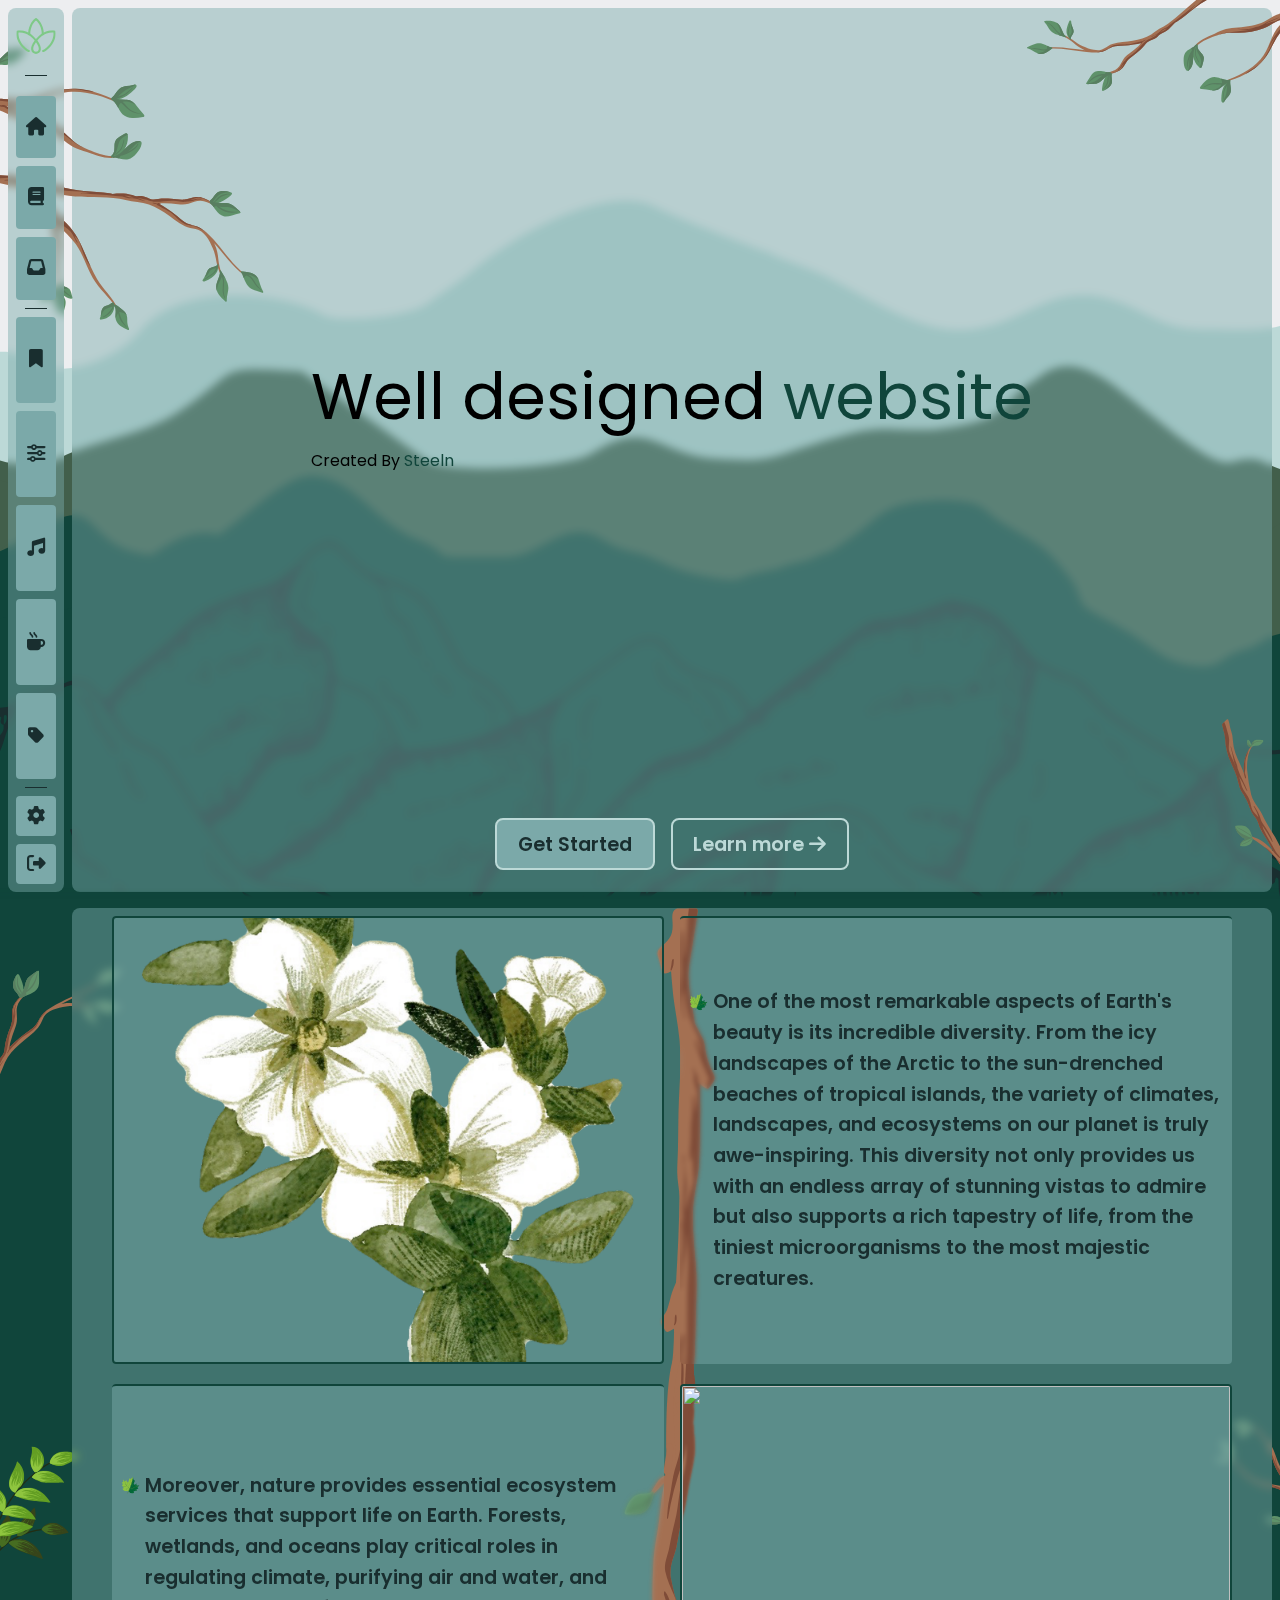
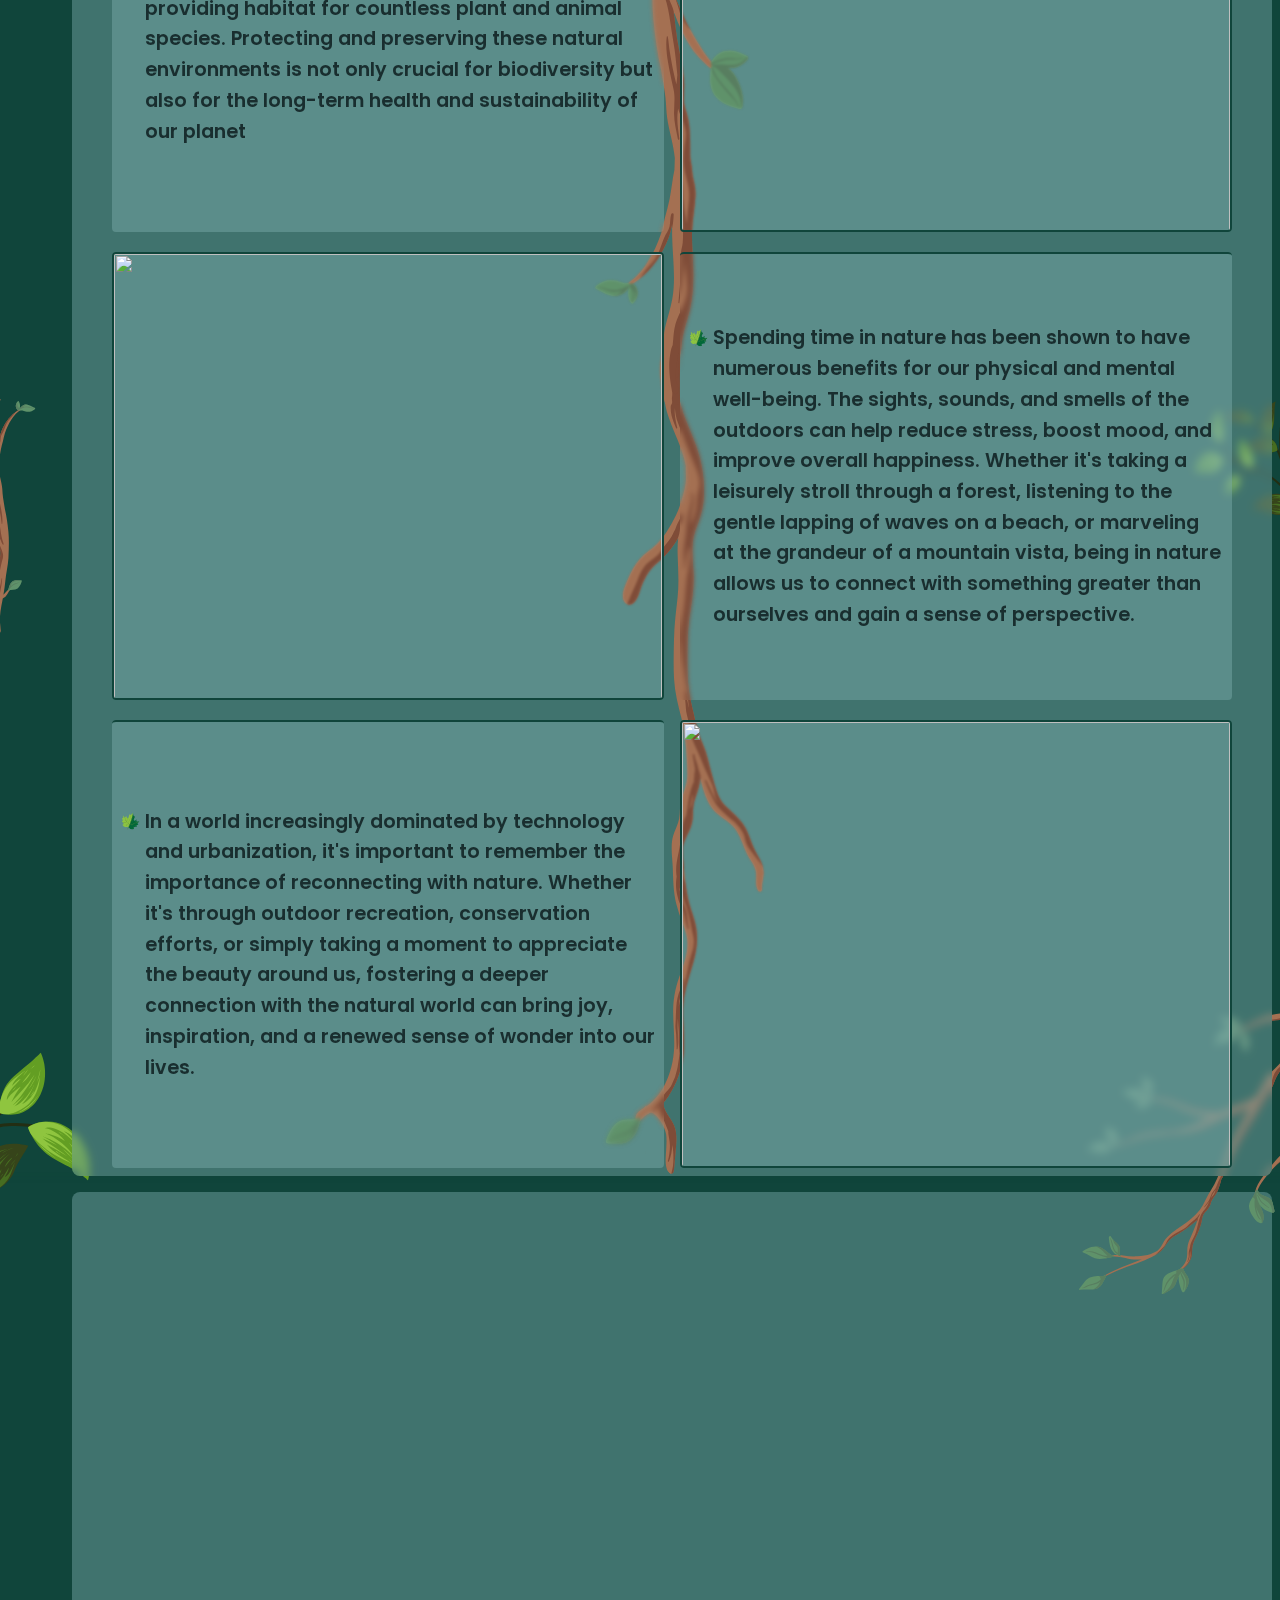
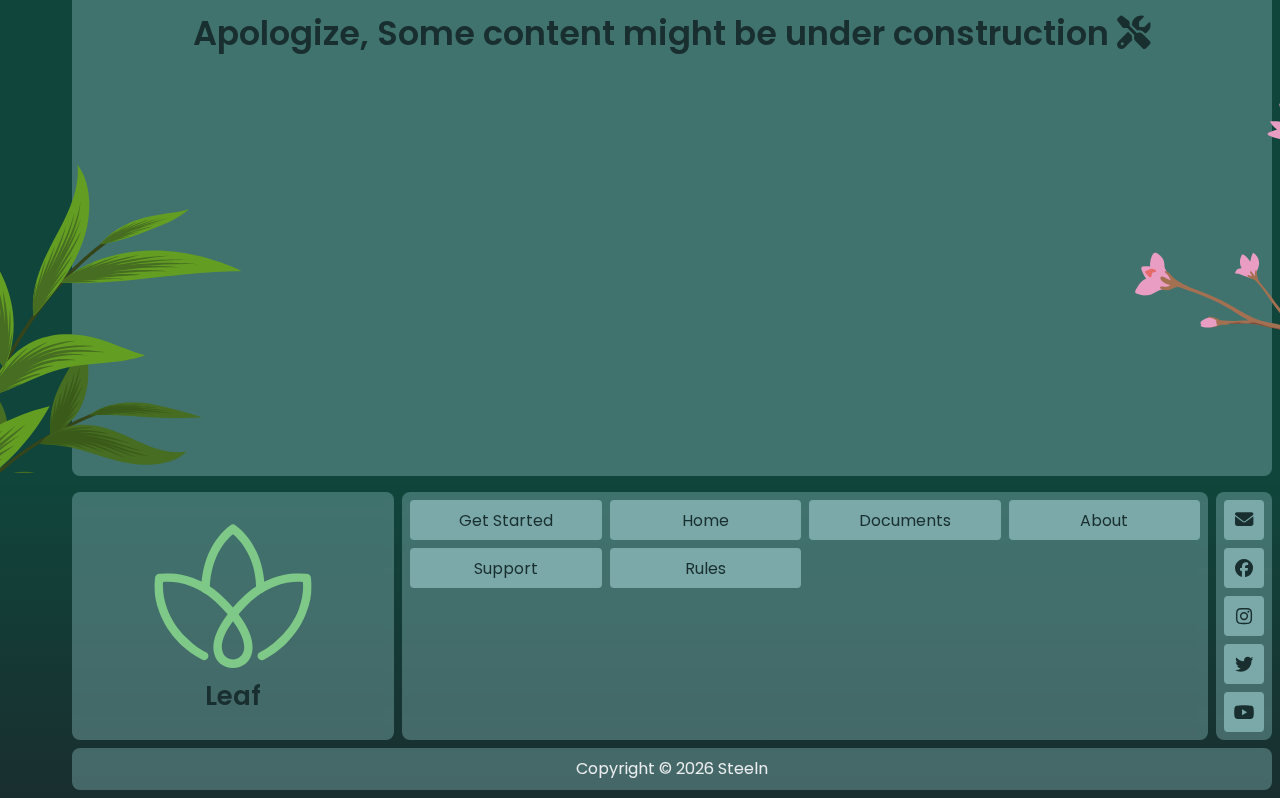
==== commit dd553965: "Template & Style UPDATE" ====
--- a/index.html
+++ b/index.html
@@ -120,7 +120,7 @@
 
 
                 <div class="info-card">
-                    <img class="card-img" src="nature5.jpg">
+                    <img class="card-img" src="plants24.svg">
 
                     <p class="card-context">
                         <span class="dot"><img src="leaves4.svg" alt=""></span>
@@ -131,7 +131,7 @@
 
 
                 <div class="info-card info-card-swap">
-                    <img class="card-img" src="nature3.jpg">
+                    <img class="card-img" src="plants18.svg">
 
                     <p class="card-context">
                         <span class="dot"><img src="leaves4.svg" alt=""></span>
@@ -141,7 +141,7 @@
                 </div>
 
                 <div class="info-card">
-                    <img class="card-img" src="nature4.jpg">
+                    <img class="card-img" src="plants22.svg">
 
 
                     <p class="card-context">
@@ -152,7 +152,7 @@
                 </div>
 
                 <div class="info-card info-card-swap">
-                    <img class="card-img" src="nature4.jpg">
+                    <img class="card-img" src="plants19.svg">
 
                     <p class="card-context"> <span class="dot"><img src="leaves4.svg" alt=""></span>
                         In a world increasingly dominated by technology and urbanization, it's important to remember the importance of reconnecting with nature. Whether it's through outdoor recreation, conservation efforts, or simply taking a moment to appreciate the beauty around us, fostering a deeper connection with the natural world can bring joy, inspiration, and a renewed sense of wonder into our lives.
@@ -170,7 +170,7 @@
 
             <article class="content-card">
 
-                <p class="context">Some content might be under construction <i class="fa-solid fa-screwdriver-wrench"></i></p>
+                <p class="context">Apologize, Some content might be under construction <i class="fa-solid fa-screwdriver-wrench"></i></p>
             </article>
         </div>
     </section>
--- a/style.css
+++ b/style.css
@@ -41,14 +41,16 @@
 
 body{
     width: 100%;
-    min-height: 100svh;
 
     position: relative;
-
-
     /* background: linear-gradient(140deg, var(--main-dark-c), var(--dark-c)); */
     background-color: #f6f6f6;
-
+}
+
+body, section {
+
+    min-height: 100vh;
+    min-height: 100svh;
 }
 
 img , video, picture{
@@ -96,7 +98,6 @@
 section{
     display: grid;
     grid-template-rows: 1fr auto;
-    min-height: 100svh;
 
     position: relative;
 
@@ -173,6 +174,7 @@
 
     background-color: #7ba9a975;
     backdrop-filter: blur(4px);
+    -webkit-backdrop-filter: blur(4px);
 }
 
 .main-nav,
@@ -381,7 +383,7 @@
 .info-section .main-view .content-card{
 
     place-content: center;
-    gap: 1rem;
+    gap: 1.25rem;
     z-index: 5;
     position: relative;
 }
@@ -421,7 +423,12 @@
     border-radius: var(--child-radius);
     object-fit: cover;
 
-    height: 100%;
+    border: var(--main-warm-c) 2px solid;
+
+    height: 100%;
+
+    backdrop-filter: blur(1px);
+    -webkit-backdrop-filter: blur(1px);
 }
 
 .info-card .space-img {
@@ -448,7 +455,9 @@
 
     background-color: transparent;
     backdrop-filter: blur(2px);
-
+    -webkit-backdrop-filter: blur(2px);
+
+    border-top: var(--main-warm-c) 2px solid;
 
 }
 
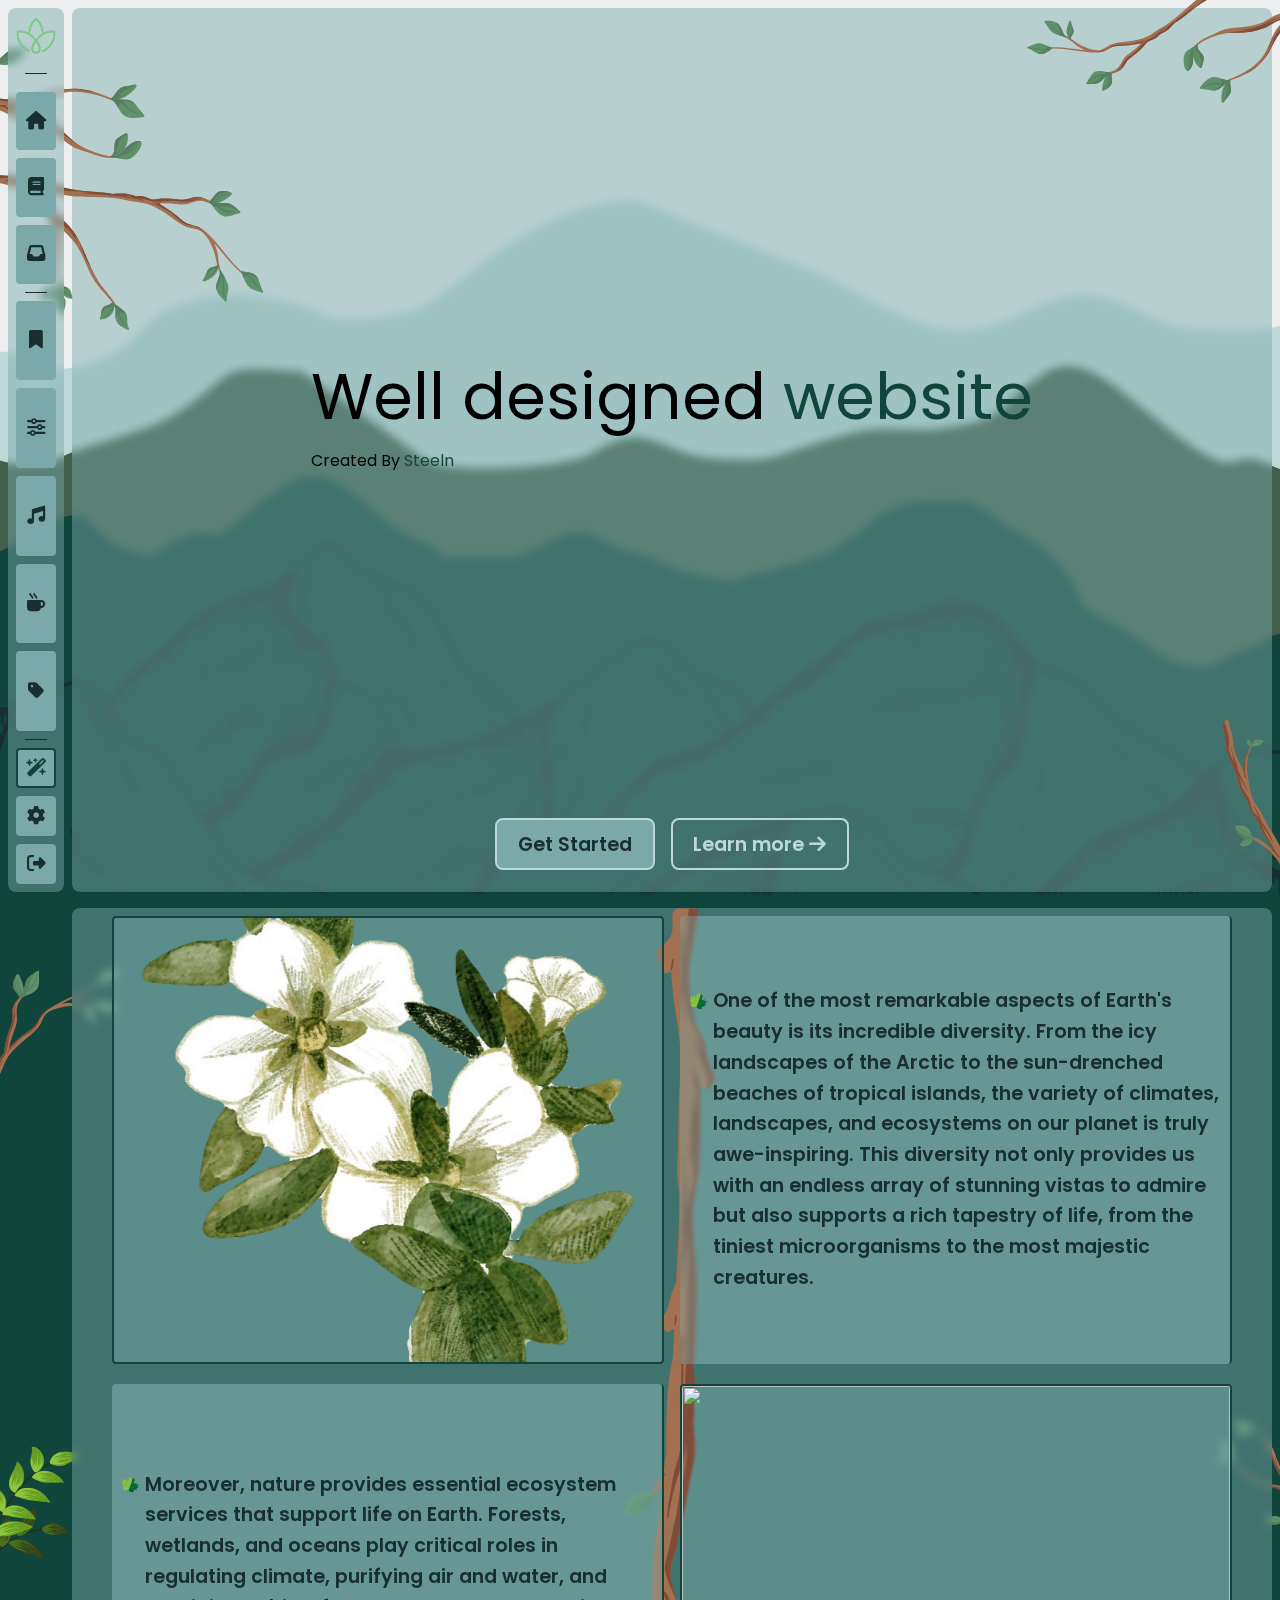
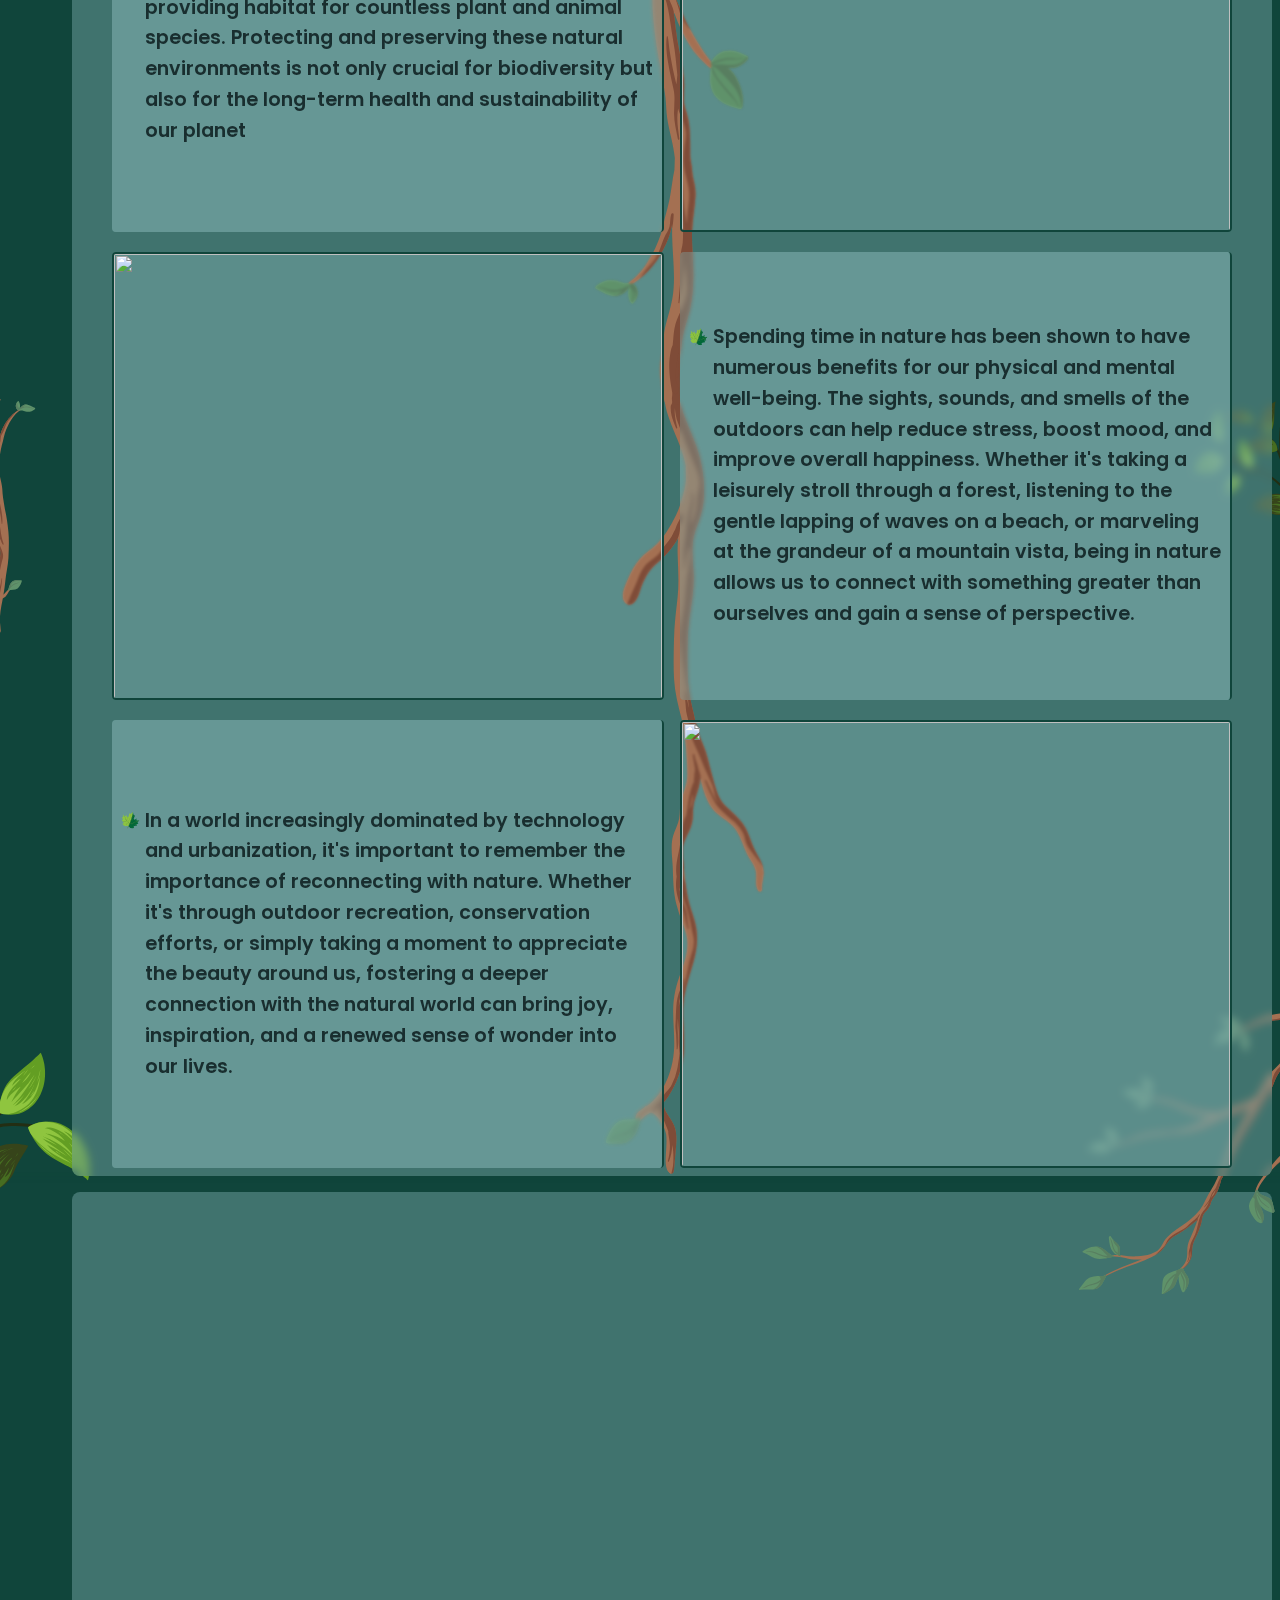
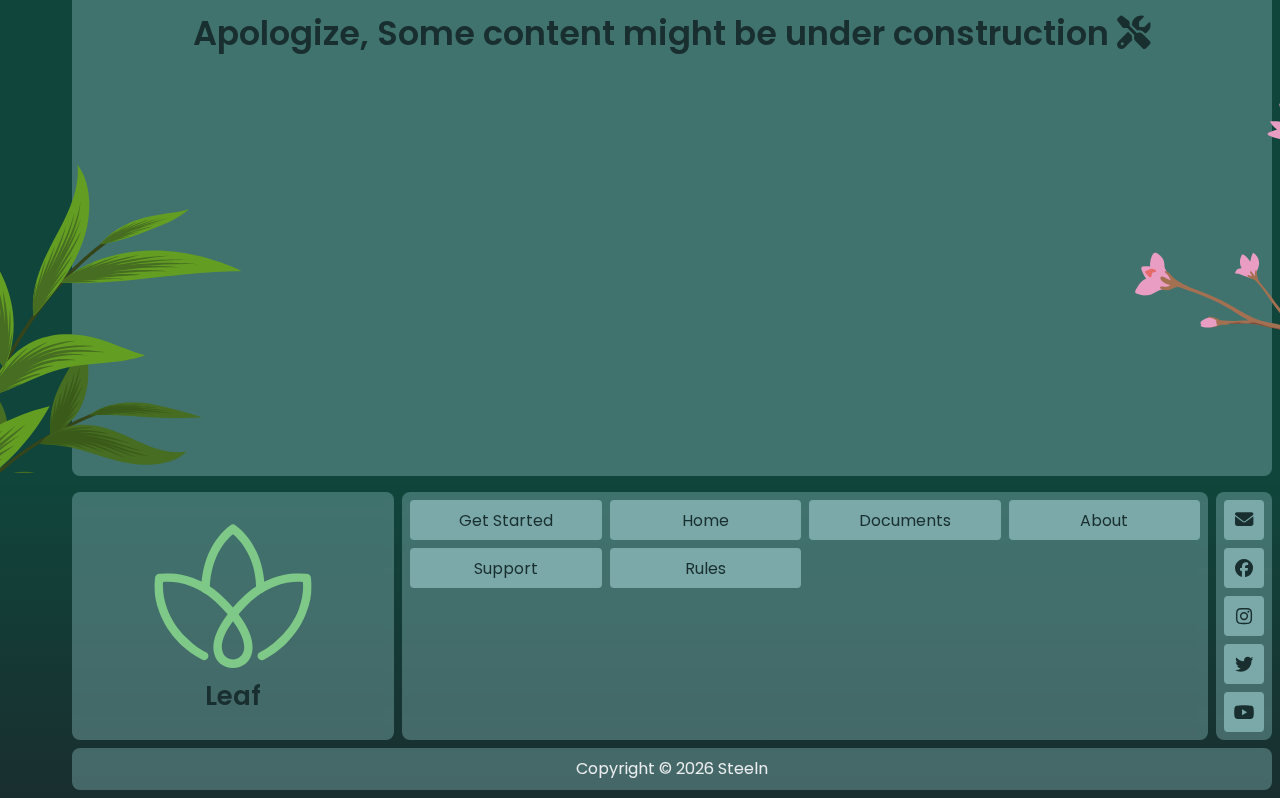
==== commit f9edd0e1: "Style update UPDATE" ====
--- a/index.html
+++ b/index.html
@@ -45,6 +45,10 @@
 
             </nav>
             <nav class="settings-nav" id="settings-nav">
+                <input type="checkbox" id="falling-leaves-trigger" class="hidden" checked></input>
+                <label for="falling-leaves-trigger" class="leaves-label nav-icon fa-solid fa-wand-magic-sparkles on" id="leaves-trigger-label">
+                    <span class="context">Leaves Falling</span>
+                </label>
                 <a href="#" class="nav-icon"><i class="fa-solid fa-gear"></i> <span class="context">Settings</span> </a>
                 <a href="#" class="nav-icon"><i class="fa-solid fa-right-from-bracket"></i> <span class="context">Sign the fuck out</span> </a>
             </nav>
@@ -81,9 +85,9 @@
 
 
         <div class="leaves" id="leaves">
-            <div class="loader l1"><span ><img src="leaves2.svg"></span></span></div>
-            <div class="loader l2"><span><img src="leaves2.svg"></span></span></div>
-            <div class="loader l3"><span><img src="leaves2.svg"></span></span></div>
+            <div class="loader l1 "><span class="loader-l"><img src="leaves2.svg"></span></span></div>
+            <div class="loader l2 "><span class="loader-l"><img src="leaves2.svg"></span></span></div>
+            <div class="loader l3 "><span class="loader-r"><img src="leaves2.svg"></span></span></div>
         </div>
 
     </div>
--- a/style.css
+++ b/style.css
@@ -41,8 +41,8 @@
 
 body{
     width: 100%;
-
     position: relative;
+
     /* background: linear-gradient(140deg, var(--main-dark-c), var(--dark-c)); */
     background-color: #f6f6f6;
 }
@@ -80,6 +80,12 @@
     font-size: clamp(1rem, calc(.5rem + .6vw), 1.5rem);
 }
 
+input[type=checkbox].hidden{
+    display:none;
+    position: absolute;
+    visibility: hidden;
+ }
+
 header {
     display: grid;
     place-items: center;
@@ -174,7 +180,7 @@
 
     background-color: #7ba9a975;
     backdrop-filter: blur(4px);
-    -webkit-backdrop-filter: blur(4px);
+    -webkit-backdrop-filter: blur(2px);
 }
 
 .main-nav,
@@ -227,7 +233,7 @@
 
 .settings-nav{
 
-    top: calc(200% + .5rem);
+    top: calc(100% + 1rem);
 
     transform: translateY(100%);
     -webkit-transform: translateY(100%);
@@ -240,6 +246,8 @@
     place-items: center;
     gap: var(--avg-gap);
 }
+
+
 
 
 .nav-icon {
@@ -261,6 +269,8 @@
 
 }
 
+
+
 .nav-icon:hover {
     transition: all 200ms;
     background-color: var(--main-light-c);
@@ -414,6 +424,7 @@
 
     border-radius: var(--partials-radius);
     width: 100%;
+    height: fit-content;
 
     z-index: 5;
 }
@@ -453,17 +464,19 @@
     font-size: clamp(.6rem, calc(.2rem + 2vw), 1.2rem);
     border-radius: var(--child-radius);
 
-    background-color: transparent;
+    background-color: #7ba9a960;
     backdrop-filter: blur(2px);
     -webkit-backdrop-filter: blur(2px);
 
     border-top: var(--main-warm-c) 2px solid;
 
+
 }
 
 .info-card .card-context .dot {
 
     width: calc(.5rem + 1vw);
+
     aspect-ratio: 1 / 1;
 }
 
@@ -626,11 +639,29 @@
     width: 80px;
     height: 80px;
 	margin: -280px 40px 54px  -34px;
+
+    z-index: 10;
+}
+
+.loader-l{
+
+    -webkit-animation: loader-l 18s infinite  linear;
+    -moz-animation: loader-l 18s infinite  linear;
+}
+
+.loader-r{
+
     -webkit-animation: loader-r 18s infinite  linear;
     -moz-animation: loader-r 18s infinite  linear;
 
-    z-index: 10;
-}
+}
+
+.paused {
+    visibility: hidden;
+    animation-play-state: paused;
+}
+
+
 
 .l1 {
     position: absolute;
@@ -663,9 +694,6 @@
 }
 .l3 span {
 
-    -webkit-animation: loader-l 18s infinite  linear;
-    -moz-animation: loader-l 18s infinite  linear;
-
     -webkit-animation-delay: 2s;
     -moz-animation-delay: 2s;
 }
@@ -675,7 +703,7 @@
     width: clamp(3rem, calc(2rem + 5vw), 6rem);
 }
 
-@-webkit-keyframes loader-r {
+@-webkit-keyframes loader-l {
   0% {
     width: 80px;
     height: 80px;
@@ -698,6 +726,53 @@
 	-webkit-transform: translate(350px, 2500px) rotateZ(220deg);
   }
 }
+@-moz-keyframes loader-l {
+    0% {
+        width: 80px;
+        height: 80px;
+        opacity: 1;
+
+        -webkit-transform: translate(0, 0px) rotateZ(0deg);
+    }
+    75% {
+        width: 80px;
+        height: 80px;
+        opacity: 1;
+
+        -webkit-transform: translate(250px, 2000px) rotateZ(180deg);
+    }
+    100% {
+        width: 80px;
+        height: 80px;
+        opacity: 0;
+
+        -webkit-transform: translate(350px, 2500px) rotateZ(220deg);
+    }
+}
+
+@-webkit-keyframes loader-r {
+    0% {
+        width: 80px;
+        height: 80px;
+        opacity: 1;
+
+        -webkit-transform: translate(0, 0px) rotateZ(0deg);
+    }
+    75% {
+        width: 80px;
+        height: 80px;
+        opacity: 1;
+
+        -webkit-transform: translate(-250px, 2000px) rotateZ(180deg);
+    }
+    100% {
+        width: 80px;
+        height: 80px;
+        opacity: 0;
+
+        -webkit-transform: translate(-350px, 2500px) rotateZ(220deg);
+    }
+}
 @-moz-keyframes loader-r {
     0% {
         width: 80px;
@@ -711,71 +786,32 @@
         height: 80px;
         opacity: 1;
 
-        -webkit-transform: translate(250px, 2000px) rotateZ(180deg);
+        -webkit-transform: translate(-250px, 2000px) rotateZ(180deg);
     }
     100% {
         width: 80px;
         height: 80px;
         opacity: 0;
 
-        -webkit-transform: translate(350px, 2500px) rotateZ(220deg);
-    }
-}
-
-@-webkit-keyframes loader-l {
-    0% {
-        width: 80px;
-        height: 80px;
-        opacity: 1;
-
-        -webkit-transform: translate(0, 0px) rotateZ(0deg);
-    }
-    75% {
-        width: 80px;
-        height: 80px;
-        opacity: 1;
-
-        -webkit-transform: translate(-250px, 2000px) rotateZ(180deg);
-    }
-    100% {
-        width: 80px;
-        height: 80px;
-        opacity: 0;
-
         -webkit-transform: translate(-350px, 2500px) rotateZ(220deg);
     }
 }
-@-moz-keyframes loader-l {
-    0% {
-        width: 80px;
-        height: 80px;
-        opacity: 1;
-
-        -webkit-transform: translate(0, 0px) rotateZ(0deg);
-    }
-    75% {
-        width: 80px;
-        height: 80px;
-        opacity: 1;
-
-        -webkit-transform: translate(-250px, 2000px) rotateZ(180deg);
-    }
-    100% {
-        width: 80px;
-        height: 80px;
-        opacity: 0;
-
-        -webkit-transform: translate(-350px, 2500px) rotateZ(220deg);
-    }
-}
-
-
-
-
-
-
-
-
+
+
+/* toggle status */
+
+.on {
+
+    color: var(--main-warm-c);
+    border: var(--main-warm-c) 2px solid;
+}
+
+.off {
+
+    color: rgb(79, 79, 79);
+    border: gray 2px solid;
+
+}
 
 
 
@@ -918,10 +954,19 @@
 
         height: 28rem;
     }
+
     .info-card-swap .card-img{
         grid-column: 2 / 3;
 
     }
+
+    .info-card .card-context {
+
+        border-top: none;
+        border-right: var(--main-warm-c) 2px solid;
+    }
+
+
 
     .info-card .space-img {
 
@@ -932,6 +977,8 @@
 
 
 
+
+
     /* footer style */
 
     footer .main-view{
@@ -972,6 +1019,12 @@
 
     .nav-down {
         top: 0;
+    }
+
+    .settings-nav .nav-icon{
+        justify-content: start;
+        font-weight: 600;
+        padding: 0 .5rem;
     }
 
 
@@ -1031,7 +1084,7 @@
 
     .settings-nav{
 
-        top: calc(300% + 1rem);
+        top: calc(200% + 1.5rem);
     }
 
 
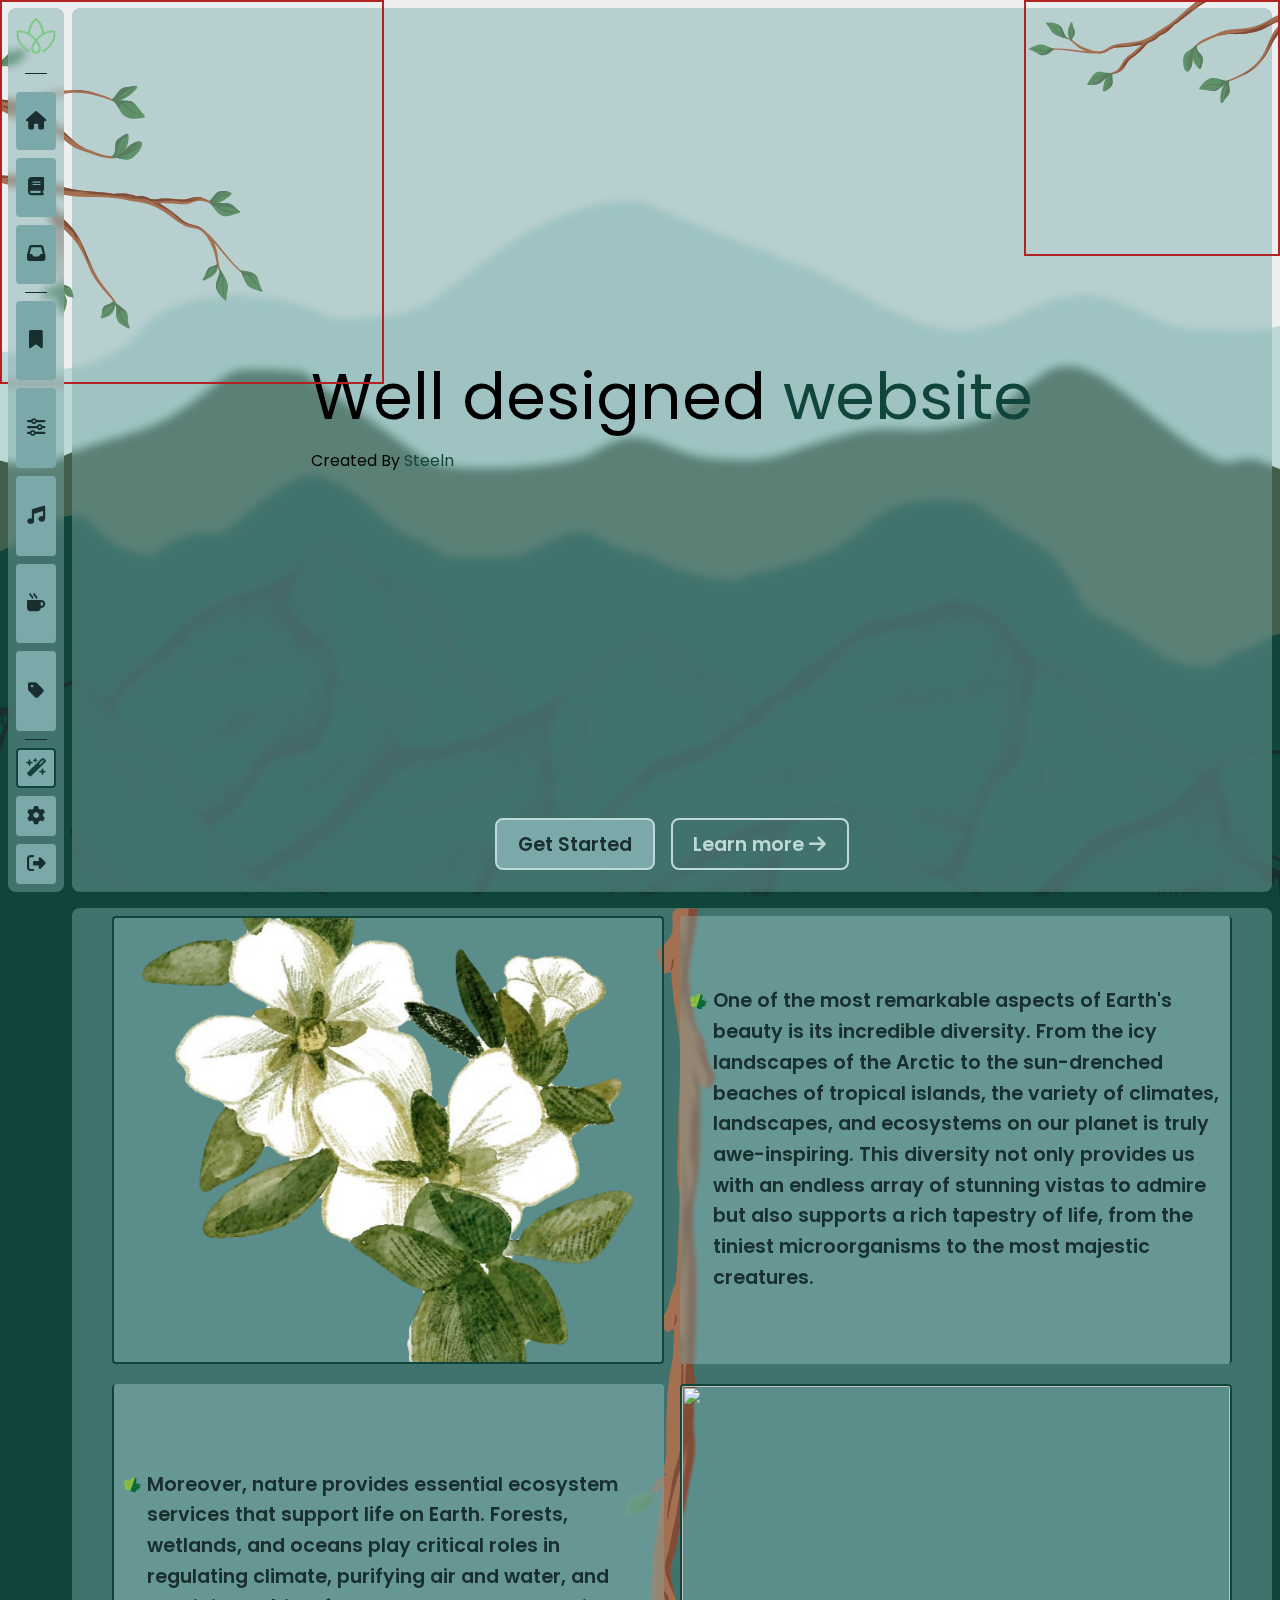
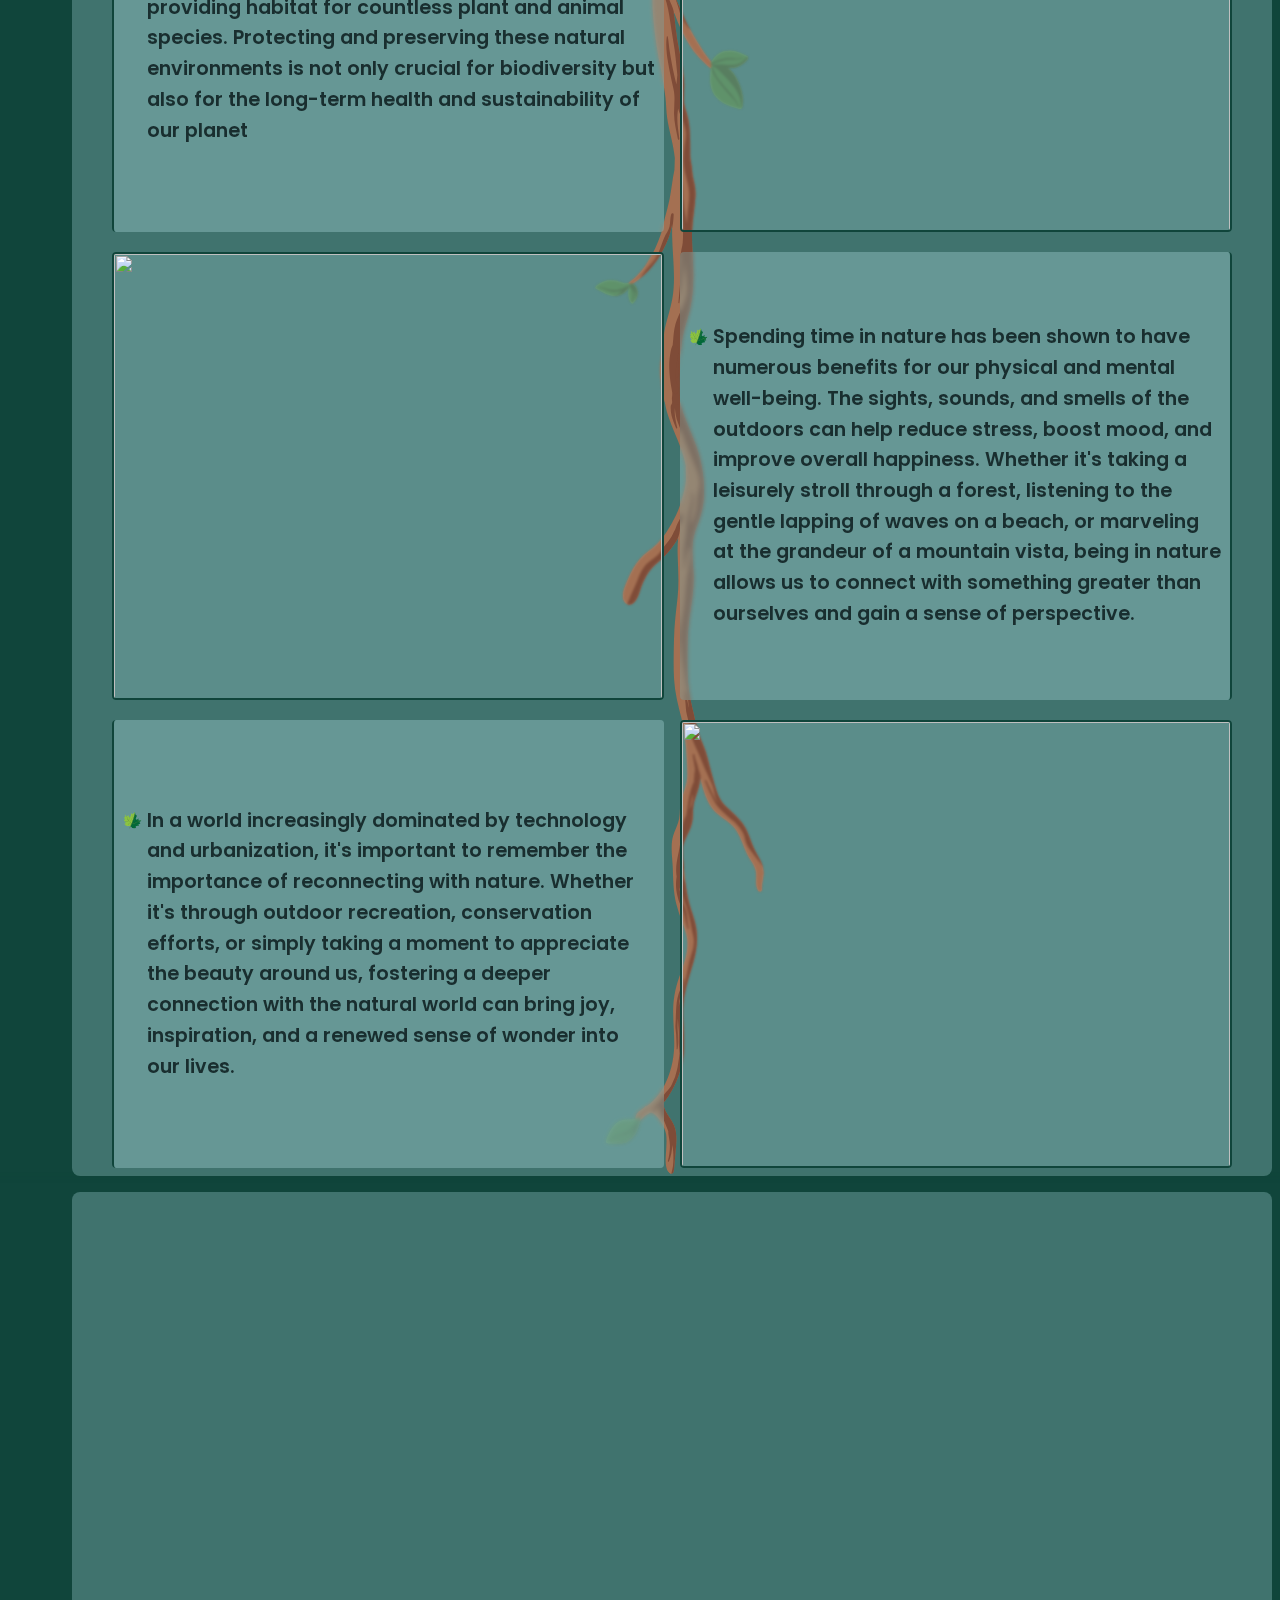
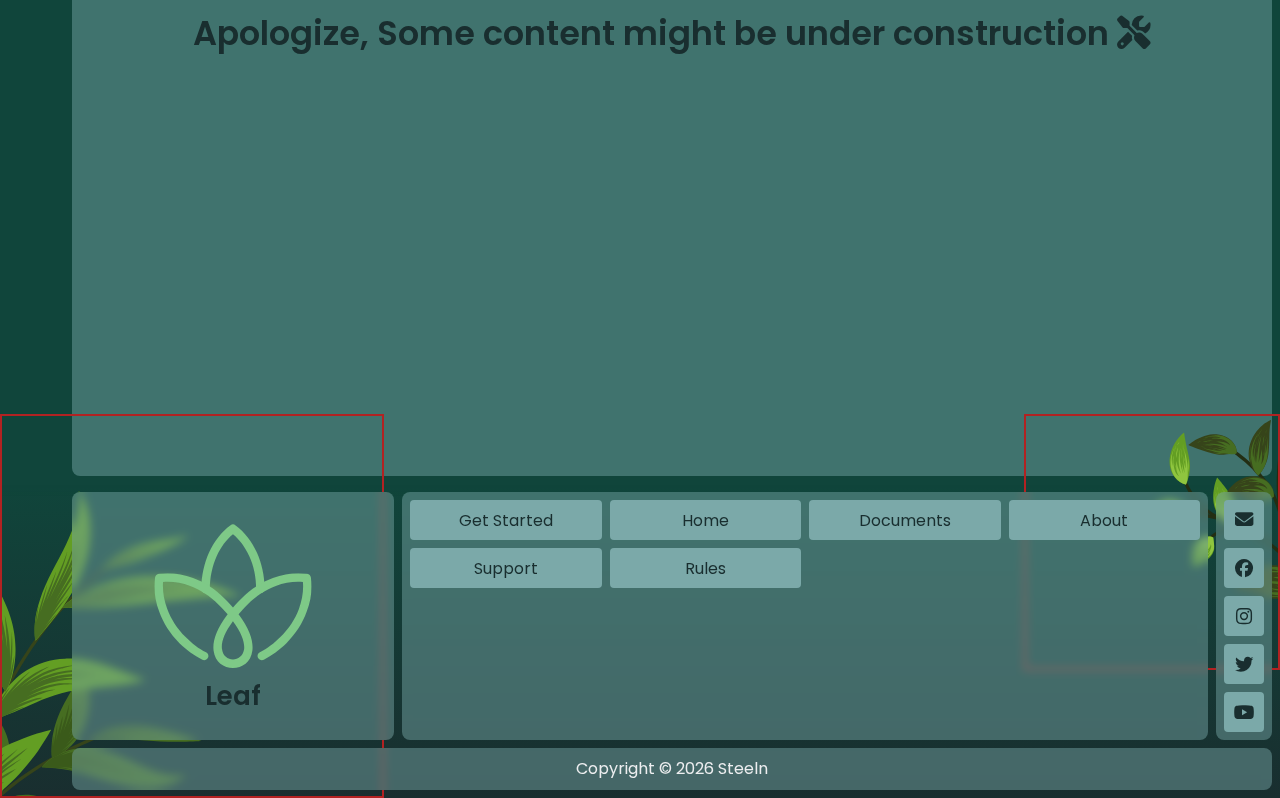
==== commit 3c5cf92a: "Template & Style UPDATE" ====
--- a/index.html
+++ b/index.html
@@ -63,26 +63,10 @@
 
     <div class="side-bg">
 
-        <img class="side-bg-img lg" src="4.svg">
-        <img class="side-bg-img r-s mid" src="2.svg">
-
-        <img class="side-bg-img lg" src="6.svg">
-        <img class="side-bg-img r-s sm" src="9.svg">
-
-        <img class="side-bg-img sm" src="16.svg">
-        <img class="side-bg-img r-s mid" src="8.svg">
-
-
-        <img class="side-bg-img mid" src="10.svg">
-        <img class="side-bg-img r-s sm" src="17.svg">
-
-
-        <img class="side-bg-img mid" src="18.svg">
-        <img class="side-bg-img r-s lg" src="1.svg">
-
-        <img class="side-bg-img lg" src="19.svg">
-        <img class="side-bg-img lg r-s" src="12.svg">
-
+        <img class="side-bg-img lg" src="/4.svg">
+        <img class="side-bg-img r-s mid" src="/2.svg">
+        <img class="side-bg-img lg" src="/19.svg">
+        <img class="side-bg-img mid r-s" src="/17.svg">
 
         <div class="leaves" id="leaves">
             <div class="loader l1 "><span class="loader-l"><img src="leaves2.svg"></span></span></div>
--- a/style.css
+++ b/style.css
@@ -468,9 +468,6 @@
     backdrop-filter: blur(2px);
     -webkit-backdrop-filter: blur(2px);
 
-    border-top: var(--main-warm-c) 2px solid;
-
-
 }
 
 .info-card .card-context .dot {
@@ -574,6 +571,7 @@
 .side-bg {
 
     display: grid;
+    align-content: space-between;
     grid-template-columns: repeat(2, auto);
 
 
@@ -586,6 +584,7 @@
 .side-bg-img {
 
     z-index: 5;
+    border: firebrick 2px solid;
 }
 
 
@@ -914,6 +913,7 @@
         -webkit-transform: none;
     }
 
+
     .settings-nav .context{
 
         display: none;
@@ -966,6 +966,11 @@
         border-right: var(--main-warm-c) 2px solid;
     }
 
+    .info-card-swap .card-context {
+        border-right: none;
+        border-left: var(--main-warm-c) 2px solid;
+    }
+
 
 
     .info-card .space-img {
@@ -1006,26 +1011,39 @@
 
 }
 
-
-
-@media screen and (max-width: 600px) {
-
+@media screen and (max-width: 768px) {
 
 
     /* header */
-    .nav-up {
-        top: -4rem;
-    }
-
-    .nav-down {
-        top: 0;
-    }
-
     .settings-nav .nav-icon{
         justify-content: start;
         font-weight: 600;
         padding: 0 .5rem;
     }
+}
+
+
+
+@media screen and (max-width: 600px) {
+
+
+
+    /* header */
+    .nav-up {
+        top: -4rem;
+    }
+
+    .nav-down {
+        top: 0;
+    }
+
+
+    /* sections */
+
+    .info-card .card-context {
+
+        border-bottom: var(--main-warm-c) 2px solid;
+    }
 
 
     /* footer */
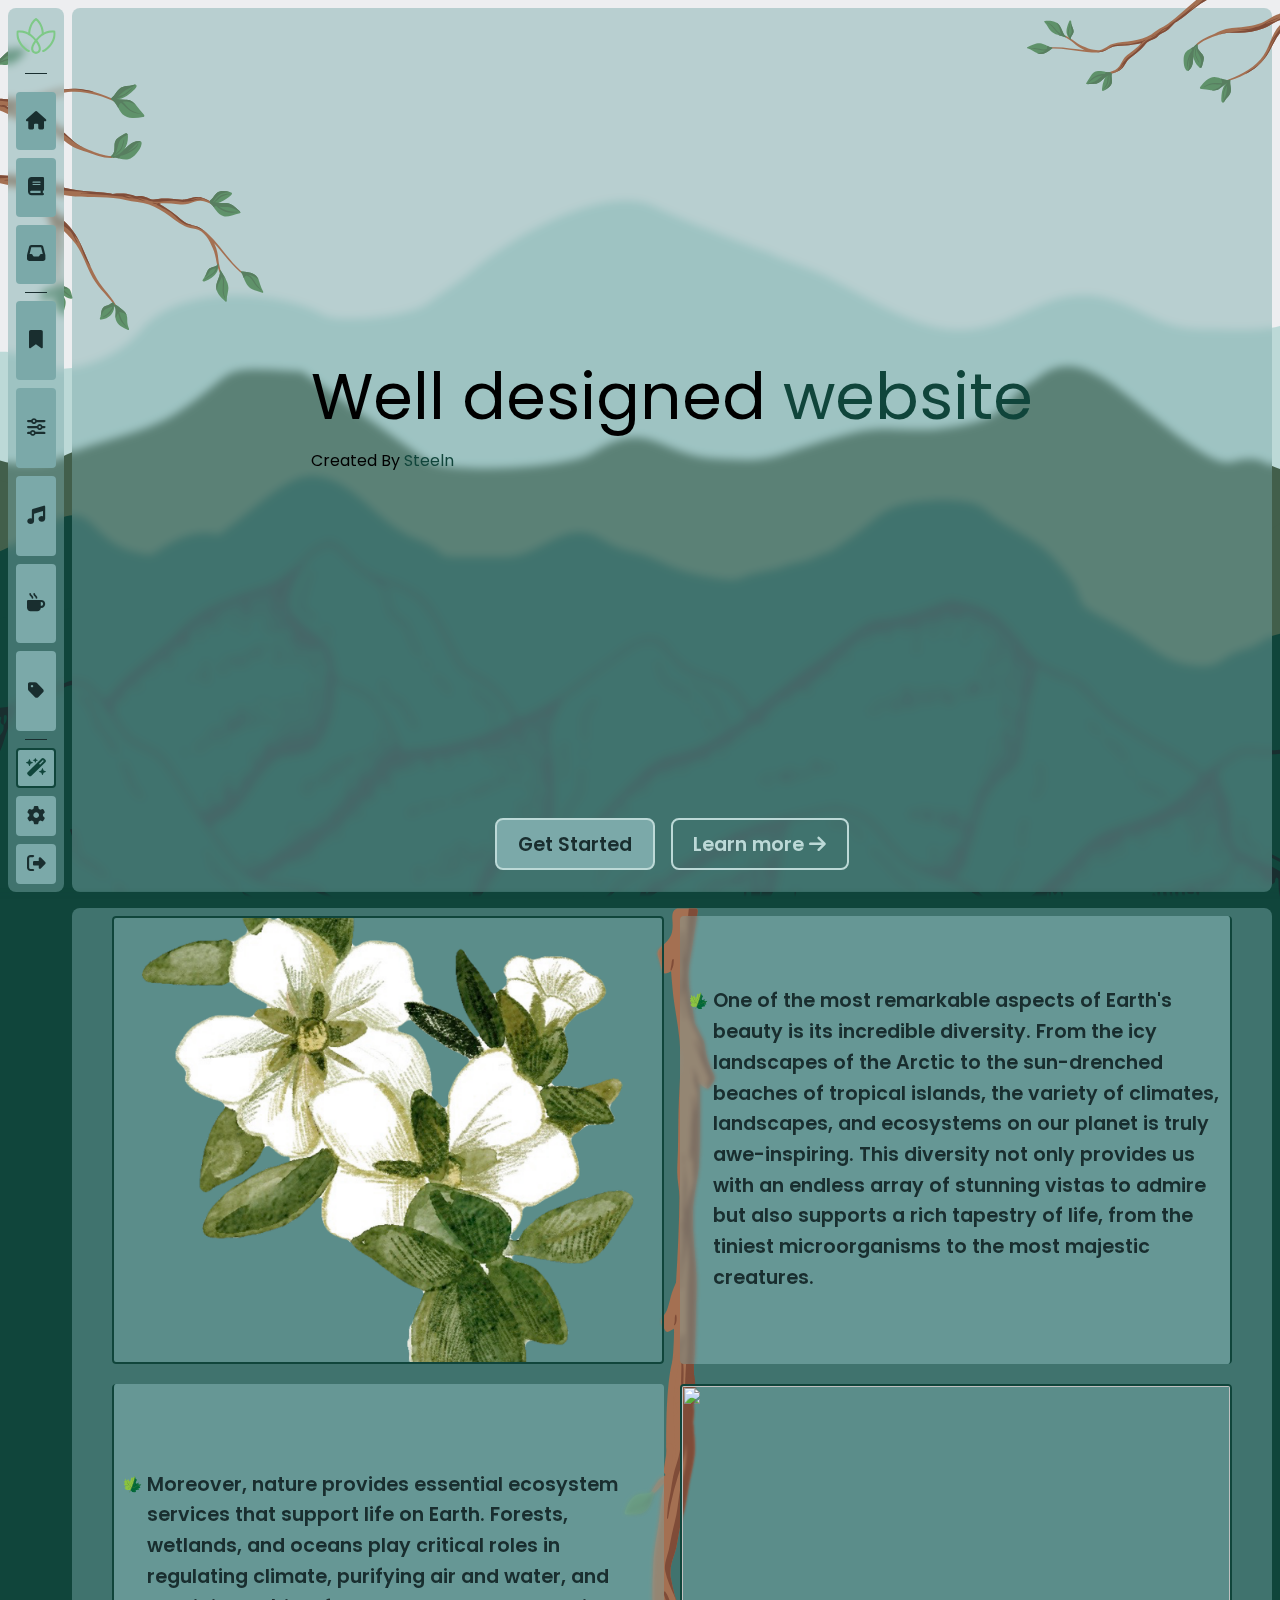
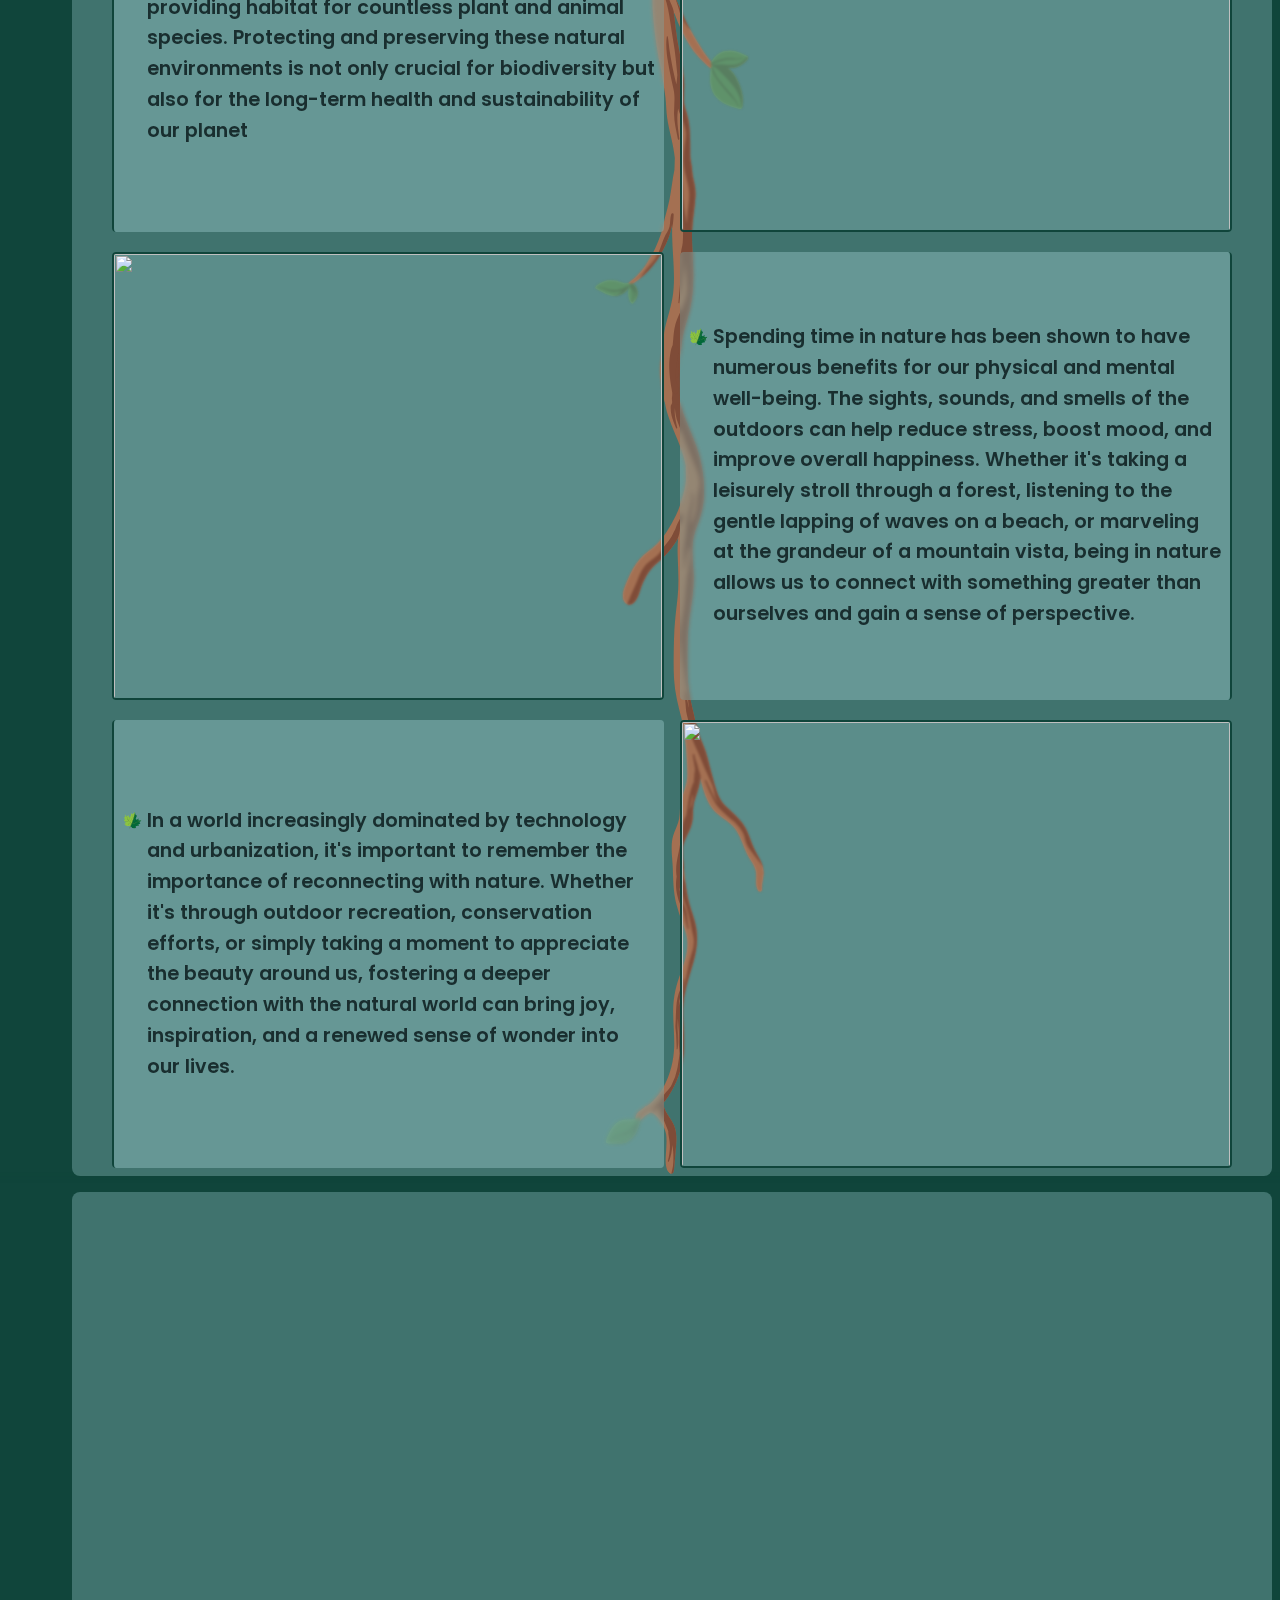
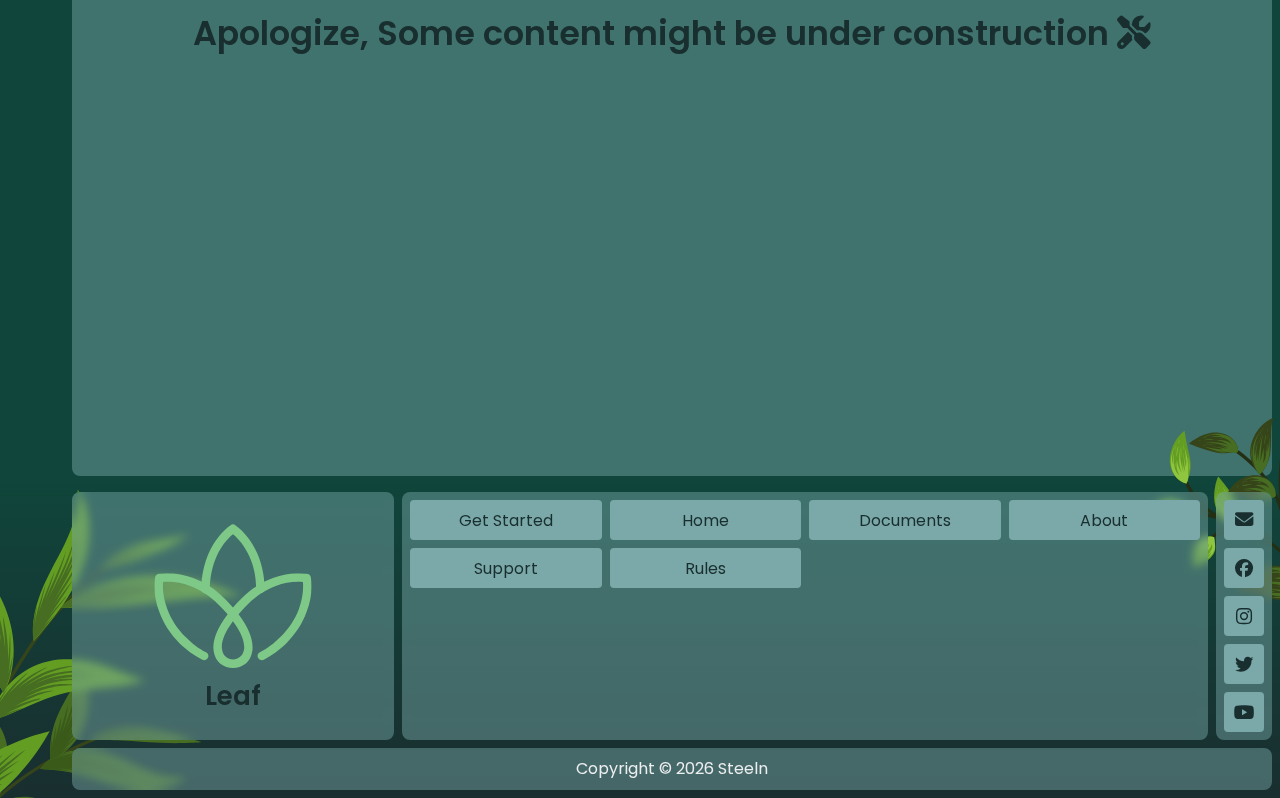
==== commit 2ee6821b: "Template & Style UPDATE" ====
--- a/index.html
+++ b/index.html
@@ -63,10 +63,10 @@
 
     <div class="side-bg">
 
-        <img class="side-bg-img lg" src="/4.svg">
-        <img class="side-bg-img r-s mid" src="/2.svg">
-        <img class="side-bg-img lg" src="/19.svg">
-        <img class="side-bg-img mid r-s" src="/17.svg">
+        <img class="side-bg-img lg" src="4.svg">
+        <img class="side-bg-img r-s mid" src="2.svg">
+        <img class="side-bg-img lg" src="19.svg">
+        <img class="side-bg-img mid r-s" src="17.svg">
 
         <div class="leaves" id="leaves">
             <div class="loader l1 "><span class="loader-l"><img src="leaves2.svg"></span></span></div>
--- a/style.css
+++ b/style.css
@@ -582,9 +582,7 @@
 }
 
 .side-bg-img {
-
     z-index: 5;
-    border: firebrick 2px solid;
 }
 
 
